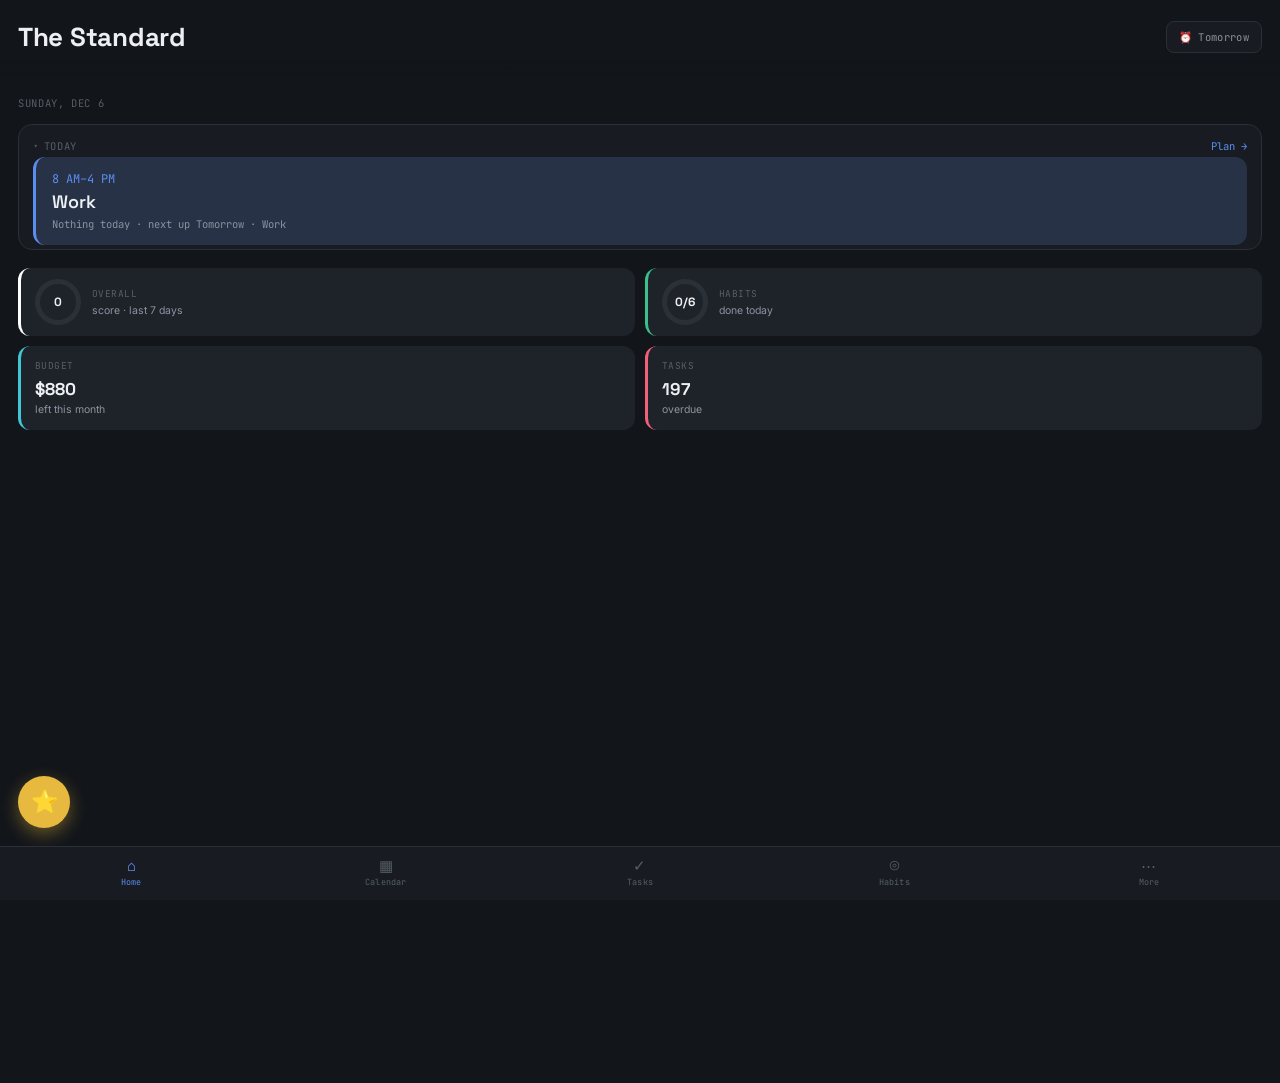
==== index.html @ c0310ce3 "Add Goldie — a free, local quick-add button (no AI, no cost) Gold star button in the bottom-left cor" ====
<!DOCTYPE html>
<html lang="en">
<head>
<meta charset="UTF-8">
<meta name="viewport" content="width=device-width, initial-scale=1.0, maximum-scale=1.0, user-scalable=no, viewport-fit=cover">
<meta name="apple-mobile-web-app-capable" content="yes">
<meta name="apple-mobile-web-app-status-bar-style" content="black-translucent">
<meta name="apple-mobile-web-app-title" content="The Standard">
<meta name="theme-color" content="#12151A">
<title>The Standard</title>
<link rel="preconnect" href="https://fonts.googleapis.com">
<link rel="preconnect" href="https://fonts.gstatic.com" crossorigin>
<link href="https://fonts.googleapis.com/css2?family=Space+Grotesk:wght@500;600;700&family=Inter:wght@400;500;600&family=JetBrains+Mono:wght@400;500&display=swap" rel="stylesheet">
<link rel="stylesheet" href="styles.css">
<link rel="manifest" href="manifest.json">
<link rel="apple-touch-icon" href="icon-192.png">
<script src="https://accounts.google.com/gsi/client" async defer></script>
</head>
<body>

<header>
  <div class="title-row">
    <h1>The Standard</h1>
    <button class="review-btn" id="tomorrowBtn">⏰ Tomorrow</button>
  </div>
</header>

<div class="legend" id="legend" style="display:none"></div>

<div id="tabViewport">
<div id="tabTrack">

<div id="dashboardSection">
  <div id="dashboardContent"></div>
</div>

<div id="calendarSection">
  <div class="week-nav">
    <button class="week-nav-btn" id="prevWeek" aria-label="Previous week">‹</button>
    <button class="week-label-btn" id="calendarBtn">
      <span class="eyebrow" id="weekLabel">Week of —</span>
      <span class="caret">▾</span>
    </button>
    <button class="week-nav-btn" id="nextWeek" aria-label="Next week">›</button>
  </div>
  <div class="day-tabs" id="dayTabs"></div>

  <div id="allDayBanners"></div>
  <div id="fixedBanners"></div>

  <div class="view-toggle">
    <button id="btnToday">Today</button>
    <button id="btnBlock" class="active">Blocks</button>
    <button id="btnList">List</button>
  </div>

  <div id="todayView"></div>
  <div id="blockView"></div>
  <div id="listView"></div>
</div>

<div id="tasksSection">
  <div id="taskSection"></div>
</div>

<div id="habitsSection">
  <div id="habitsContent"></div>
</div>

</div>
</div>

<div id="listsSection" style="display:none">
  <div id="listsContent"></div>
</div>

<div id="longGoalsSection" style="display:none">
  <div id="longGoalsContent"></div>
</div>

<div id="fitnessSection" style="display:none">
  <div id="fitnessContent"></div>
</div>

<div id="budgetSection" style="display:none">
  <div id="budgetContent"></div>
</div>

<div id="projectsSection" style="display:none">
  <div id="projectsContent"></div>
</div>

<div id="journalSection" style="display:none">
  <div id="journalContent"></div>
</div>

<div id="scoresSection" style="display:none">
  <div id="scoresContent"></div>
</div>

<div id="emailSection" style="display:none">
  <div id="emailContent"></div>
</div>

<div id="settingsSection" style="display:none">
  <div id="settingsContent"></div>
</div>

<button class="fab-btn" id="fabBtn" aria-label="Add">+</button>
<button class="goldie-btn" id="goldieBtn" aria-label="Goldie — quick add">⭐</button>

<nav id="bottomNav">
  <button class="bottom-nav-btn active" data-section="dashboard">
    <span class="bn-icon">⌂</span><span>Home</span>
  </button>
  <button class="bottom-nav-btn" data-section="calendar">
    <span class="bn-icon">▦</span><span>Calendar</span>
  </button>
  <button class="bottom-nav-btn" data-section="tasks">
    <span class="bn-icon">✓</span><span>Tasks</span>
  </button>
  <button class="bottom-nav-btn" data-section="habits">
    <span class="bn-icon">◎</span><span>Habits</span>
  </button>
  <button class="bottom-nav-btn" id="moreNavBtn">
    <span class="bn-icon">⋯</span><span>More</span>
  </button>
</nav>

<datalist id="classSuggestions"></datalist>

<!-- Popover menu for a category's ⋮ options -->
<div class="cat-menu hidden" id="catMenu">
  <button id="catMenuAddEvent"><span class="ic">▤</span> Add event</button>
  <button id="catMenuAddTask"><span class="ic">✓</span> Add task</button>
  <button id="catMenuQuickAdd"><span class="ic">»</span> Quick add</button>
  <div class="menu-divider"></div>
  <button id="catMenuUpcoming"><span class="ic">›</span> View upcoming</button>
</div>

<!-- Shared modal overlay. The slide animation lives on .modal-slide,
     separate from #modalContent's own overflow-y:auto — see the CSS
     comment on .modal-slide for why they can't be the same element. -->
<div class="modal-overlay hidden" id="modalOverlay">
  <div class="modal-slide"><div class="modal" id="modalContent"></div></div>
</div>

<!-- Custom select picker sheet — stacks above modalOverlay so it can open
     from inside an already-open modal (e.g. picking a category while
     adding a transaction) without closing it. -->
<div class="modal-overlay picker-overlay hidden" id="pickerOverlay">
  <div class="modal-slide"><div class="modal" id="pickerContent"></div></div>
</div>

<script src="script.js"></script>
<script>
  if ('serviceWorker' in navigator) {
    window.addEventListener('load', () => {
      navigator.serviceWorker.register('service-worker.js').catch(() => {});
    });
  }
</script>

</body>
</html>
---- styles.css ----
:root{
    --bg: #12151A;
    --bg-elevated: #181C22;
    --card: #1E232A;
    --card-hover: #262C34;
    --border: #2A3038;
    --text: #EDEFF2;
    --text-soft: #8B93A0;
    --text-faint: #565E68;
    --accent: #5B8DEF;
    --gold: #E8B93F;
    --font-display: 'Space Grotesk', sans-serif;
    --font-body: 'Inter', -apple-system, sans-serif;
    --font-mono: 'JetBrains Mono', 'SF Mono', monospace;

    --cat-work: #5B8DEF;
    --cat-school: #3FC7D6;
    --cat-health: #3CBF8C;
    --cat-personal: #F2A93B;
    --cat-faith: #B18CF2;
  }

  *{ box-sizing:border-box; -webkit-tap-highlight-color: transparent; }
  html{ height:100%; }
  body{ min-height:100%; }
  body{
    margin:0;
    background: var(--bg);
    color: var(--text);
    font-family: var(--font-body);
    padding-bottom: calc(env(safe-area-inset-bottom, 0px) + 150px);
    -webkit-font-smoothing: antialiased;
  }
  /* Applied while any modal/picker overlay is open (see updateBodyScrollLock
     in script.js) — plain overflow:hidden doesn't reliably block touch-
     scroll on iOS, position:fixed does. `top` is set inline to the saved
     scroll offset so the page doesn't visually jump. */
  body.scroll-locked{
    position: fixed;
    left: 0;
    right: 0;
    width: 100%;
  }

  header{
    position: sticky; top:0; z-index:10;
    background: linear-gradient(180deg, var(--bg) 78%, rgba(18,21,26,0));
    padding: calc(env(safe-area-inset-top, 0px) + 20px) 18px 6px;
  }

  .eyebrow{
    font-family: var(--font-mono);
    font-size: 11px;
    letter-spacing: 0.14em;
    text-transform: uppercase;
    color: var(--text-faint);
    margin: 0 0 4px;
  }
  h1{
    font-family: var(--font-display);
    font-weight: 700;
    font-size: 26px;
    margin: 0;
    letter-spacing: -0.01em;
  }
  .title-row{
    display:flex;
    align-items:center;
    justify-content:space-between;
    margin-bottom: 16px;
  }
  .review-btn{
    font-family: var(--font-mono);
    font-size: 10.5px;
    letter-spacing: 0.03em;
    padding: 8px 12px;
    border-radius: 8px;
    border: 1px solid var(--border);
    background: var(--bg-elevated);
    color: var(--text-soft);
    cursor: pointer;
  }
  .review-btn:active{ background: var(--card-hover); }

  .week-nav{
    display:flex;
    align-items:center;
    justify-content:space-between;
    margin-bottom: 4px;
  }
  .week-nav-btn{
    flex: 0 0 auto;
    width: 30px; height:30px;
    border-radius: 8px;
    border: 1px solid var(--border);
    background: var(--bg-elevated);
    color: var(--text);
    font-size: 15px;
    cursor: pointer;
    display:flex; align-items:center; justify-content:center;
  }
  .week-nav-btn:active{ background: var(--card-hover); }
  .week-label-btn{
    background: none;
    border: none;
    display:flex;
    align-items:center;
    gap: 4px;
    cursor: pointer;
    padding: 4px 6px;
  }
  .week-label-btn .eyebrow{ margin:0; }
  .week-label-btn .caret{
    font-size: 9px;
    color: var(--text-faint);
    transform: translateY(1px);
  }

  /* Month calendar (jump to a specific date) */
  .cal-header{
    display:flex;
    align-items:center;
    justify-content:space-between;
    margin-bottom: 14px;
  }
  .cal-month-label{
    font-family: var(--font-display);
    font-weight: 700;
    font-size: 16px;
  }
  .cal-nav-btn{
    width: 32px; height:32px;
    border-radius: 8px;
    border: 1px solid var(--border);
    background: var(--card);
    color: var(--text);
    font-size: 15px;
    cursor:pointer;
  }
  .cal-nav-btn:active{ background: var(--card-hover); }
  .cal-weekdays{
    display:grid;
    grid-template-columns: repeat(7, 1fr);
    gap: 4px;
    margin-bottom: 6px;
  }
  .cal-weekdays span{
    font-family: var(--font-mono);
    font-size: 9.5px;
    text-transform: uppercase;
    color: var(--text-faint);
    text-align:center;
  }
  .cal-grid{
    display:grid;
    grid-template-columns: repeat(7, 1fr);
    gap: 4px;
  }
  .cal-day{
    aspect-ratio: 1;
    display:flex; align-items:center; justify-content:center;
    border-radius: 8px;
    background: var(--card);
    border: 1px solid transparent;
    font-family: var(--font-body);
    font-size: 13px;
    color: var(--text);
    cursor: pointer;
  }
  .cal-day:active{ background: var(--card-hover); }
  .cal-day.other-month{ color: var(--text-faint); opacity: 0.4; }
  .cal-day.today{ border-color: var(--accent); color: var(--accent); }
  .cal-footer{
    display:flex; justify-content:center;
    margin-top: 16px;
  }
  .cal-today-btn{
    font-family: var(--font-mono);
    font-size: 11px;
    letter-spacing: 0.05em;
    text-transform: uppercase;
    padding: 9px 16px;
    border-radius: 9px;
    border: 1px solid var(--border);
    background: transparent;
    color: var(--text-soft);
    cursor:pointer;
  }

  .day-tabs{
    display:flex;
    gap:2px;
    overflow-x:auto;
    scrollbar-width:none;
    background: var(--bg-elevated);
    border-radius: 12px;
    padding: 4px;
  }
  .day-tabs::-webkit-scrollbar{ display:none; }
  .day-tab{
    flex: 1 0 auto;
    min-width: 42px;
    font-family: var(--font-mono);
    font-size: 10.5px;
    letter-spacing:0.04em;
    text-transform: uppercase;
    padding: 8px 6px 7px;
    background: transparent;
    border: none;
    border-radius: 9px;
    color: var(--text-soft);
    cursor:pointer;
    text-align:center;
    transition: background .15s ease, color .15s ease;
  }
  .day-tab .n{ display:block; font-family:var(--font-display); font-size:15px; font-weight:600; color:var(--text); margin-top:2px; }
  .day-tab.active{ background: var(--accent); color: #EAF0FF; }
  .day-tab.active .n{ color: #fff; }
  .day-dots{ display:flex; justify-content:center; gap:2px; margin-top:3px; height:4px; }
  .day-dots span{ width:4px; height:4px; border-radius:50%; }

  .legend{
    display:flex;
    gap:6px;
    overflow-x:auto;
    scrollbar-width:none;
    margin: 14px 18px 0;
    padding-bottom:2px;
  }
  .legend::-webkit-scrollbar{ display:none; }
  .legend-item{
    flex: 0 0 auto;
    display:flex;
    align-items:stretch;
    border-radius: 20px;
    border: 1px solid var(--border);
    background: var(--bg-elevated);
    overflow:hidden;
  }
  .legend-item.dim{ opacity: 0.4; }
  .legend-item.selected{ border-color: var(--chip-color, var(--border)); }
  .legend-chip{
    display:flex; align-items:center; gap:5px;
    font-family: var(--font-mono);
    font-size: 10.5px;
    padding: 6px 4px 6px 9px;
    background: transparent;
    border:none;
    color: var(--text-soft);
    cursor:pointer;
    white-space:nowrap;
  }
  .legend-item.selected .legend-chip{ color: var(--chip-color, var(--text)); }
  .legend-chip .sw{ width:8px; height:8px; border-radius:50%; flex:0 0 auto; }
  .legend-ellipsis{
    display:flex; align-items:center; justify-content:center;
    width: 24px;
    background: transparent;
    border: none;
    border-left: 1px solid var(--border);
    color: var(--text-faint);
    font-size: 13px;
    letter-spacing: 1px;
    cursor:pointer;
    padding: 0 2px;
  }
  .legend-ellipsis:active{ background: var(--card-hover); }

  .cat-menu{
    position: fixed;
    z-index: 40;
    min-width: 200px;
    background: var(--card);
    border: 1px solid var(--border);
    border-radius: 10px;
    box-shadow: 0 8px 24px rgba(0,0,0,0.4);
    padding: 5px;
  }
  .cat-menu.hidden{ display:none; }
  .cat-menu button{
    display:flex; align-items:center; gap:8px;
    width:100%;
    text-align:left;
    background:none;
    border:none;
    color: var(--text);
    font-family: var(--font-body);
    font-size: 13.5px;
    padding: 9px 10px;
    border-radius: 7px;
    cursor:pointer;
  }
  .cat-menu button:active{ background: var(--card-hover); }
  .cat-menu button .ic{ font-family: var(--font-mono); font-size:13px; width:16px; text-align:center; color: var(--chip-color, var(--accent)); }
  .cat-menu .menu-divider{ height:1px; background:var(--border); margin:4px 6px; }

  .modal-overlay{
    position: fixed; inset:0;
    background: rgba(8,10,13,0.72);
    z-index: 50;
    display:flex;
    align-items:flex-end;
    justify-content:center;
    opacity: 1;
    transition: opacity 240ms ease;
  }
  .modal-overlay.hidden{
    opacity: 0;
    pointer-events: none;
  }
  .modal-overlay.hidden .modal-slide{
    transform: translateY(100%);
  }
  /* Slide animation lives on this wrapper, separate from .modal's own
     overflow-y:auto — a single element with both `transform` and
     `overflow-y:auto` is a known iOS Safari bug where touch-scrolling
     inside it silently does nothing, since the transform promotes it to
     its own compositing layer that doesn't forward scroll gestures. */
  .modal-slide{
    width:100%;
    max-width: 480px;
    transform: translateY(0);
    transition: transform 300ms cubic-bezier(0.22, 0.61, 0.36, 1);
  }
  .modal{
    width:100%;
    background: var(--bg-elevated);
    border: 1px solid var(--border);
    border-bottom: none;
    border-radius: 18px 18px 0 0;
    padding: 18px 18px calc(env(safe-area-inset-bottom, 0px) + 20px);
    max-height: 78vh;
    overflow-y: auto;
    -webkit-overflow-scrolling: touch;
    overscroll-behavior: contain;
  }
  .modal-handle{
    width: 36px; height:4px; border-radius:3px;
    background: var(--border);
    margin: 0 auto 14px;
  }
  .modal-title{
    display:flex; align-items:center; gap:8px;
    font-family: var(--font-display);
    font-weight: 700;
    font-size: 18px;
    margin-bottom: 4px;
  }
  .modal-subtitle{
    font-family: var(--font-mono);
    font-size: 11px;
    color: var(--text-faint);
    margin-bottom: 12px;
  }
  .modal-title .sw{ width:10px; height:10px; border-radius:50%; }
  .modal label{
    display:block;
    font-family: var(--font-mono);
    font-size: 10.5px;
    text-transform: uppercase;
    letter-spacing: 0.06em;
    color: var(--text-faint);
    margin: 12px 0 6px;
  }
  .allday-toggle-row{
    display:flex !important;
    align-items:center;
    gap:8px;
    font-family: var(--font-body) !important;
    font-size: 13px !important;
    text-transform: none !important;
    letter-spacing: normal !important;
    color: var(--text) !important;
    background: var(--card);
    border-radius: 8px;
    padding: 10px 12px;
    margin: 12px 0 !important;
  }
  .allday-toggle-row input[type=checkbox]{ width:16px; height:16px; accent-color: var(--accent); }
  .preset-shortcut-btn{
    width:100%;
    font-family: var(--font-mono);
    font-size: 11.5px;
    text-align:left;
    padding: 10px 12px;
    border-radius: 8px;
    border: 1px dashed var(--chip-color, var(--accent));
    background: transparent;
    color: var(--chip-color, var(--accent));
    cursor:pointer;
    margin-top: 10px;
  }
  .preset-shortcut-btn:active{ opacity:0.7; }
  .modal select,
  .modal input[type=time],
  .modal input[type=date],
  .modal input[type=text]{
    width:100%;
    font-family: var(--font-body);
    font-size: 14px;
    border: 1px solid var(--border);
    border-radius: 8px;
    padding: 10px 12px;
    background: var(--card);
    color: var(--text);
    color-scheme: dark;
  }
  /* Custom select — replaces native <select>/its OS picker with an
     in-app dark sheet (see .picker-overlay below) so it matches the rest
     of the UI instead of iOS's system dropdown/wheel. */
  .picker-overlay{ z-index: 60; }
  .custom-select{
    width:100%;
    display:flex;
    align-items:center;
    justify-content:space-between;
    gap:8px;
    font-family: var(--font-body);
    font-size: 14px;
    text-align:left;
    border: 1px solid var(--border);
    border-radius: 8px;
    padding: 10px 12px;
    background: var(--card);
    color: var(--text);
    cursor:pointer;
  }
  .custom-select:active{ background: var(--card-hover); }
  .custom-select-label.placeholder{ color: var(--text-faint); }
  .custom-select-chev{ color: var(--text-faint); font-size:11px; flex:0 0 auto; }
  .picker-list{ display:flex; flex-direction:column; }
  .picker-group-label{
    font-family: var(--font-mono);
    font-size: 10.5px;
    text-transform: uppercase;
    letter-spacing: 0.06em;
    color: var(--text-faint);
    margin: 16px 0 4px;
  }
  .picker-group-label:first-child{ margin-top:0; }
  .picker-row{
    display:flex;
    align-items:center;
    justify-content:space-between;
    width:100%;
    font-family: var(--font-body);
    font-size: 14px;
    text-align:left;
    color: var(--text);
    background:none;
    border:none;
    border-radius: 8px;
    padding: 12px 10px;
    cursor:pointer;
  }
  .picker-row:active{ background: var(--card-hover); }
  .picker-row.selected{ color: var(--accent); font-weight:600; }
  .picker-check{ color: var(--accent); font-size:14px; }

  /* Custom date — same trigger-button-opens-pickerOverlay pattern as
     custom select, but the sheet shows a month calendar grid instead of
     an option list. Replaces native <input type=date>. */
  .cal-picker-header{
    display:flex;
    align-items:center;
    justify-content:space-between;
    margin-bottom: 14px;
  }
  .cal-picker-month{
    font-family: var(--font-display);
    font-weight: 700;
    font-size: 15px;
    color: var(--text);
  }
  .cal-picker-nav{
    background:none;
    border:none;
    color: var(--text-soft);
    font-size: 18px;
    padding: 4px 12px;
    cursor:pointer;
  }
  .cal-picker-nav:active{ color: var(--accent); }
  .cal-picker-weekdays{
    display:grid;
    grid-template-columns: repeat(7, 1fr);
    font-family: var(--font-mono);
    font-size: 10px;
    text-transform: uppercase;
    letter-spacing: 0.04em;
    color: var(--text-faint);
    text-align:center;
    margin-bottom: 6px;
  }
  .cal-picker-grid{
    display:grid;
    grid-template-columns: repeat(7, 1fr);
    gap: 2px;
  }
  .cal-picker-cell{
    aspect-ratio: 1;
    display:flex;
    align-items:center;
    justify-content:center;
    background:none;
    border:none;
    border-radius: 50%;
    font-family: var(--font-body);
    font-size: 13px;
    color: var(--text);
    cursor:pointer;
  }
  .cal-picker-cell.empty{ visibility:hidden; cursor:default; }
  .cal-picker-cell:active{ background: var(--card-hover); }
  .cal-picker-cell.today{ color: var(--accent); font-weight:700; }
  .cal-picker-cell.selected{ background: var(--accent); color:#fff; font-weight:700; }

  .modal-actions{ display:flex; gap:8px; margin-top:18px; }
  .modal-actions button{
    flex:1;
    font-family: var(--font-mono);
    font-size: 12px;
    letter-spacing:0.05em;
    text-transform: uppercase;
    padding: 11px;
    border-radius: 9px;
    cursor:pointer;
    border: 1px solid var(--border);
  }
  .modal-actions .cancel{ background: transparent; color: var(--text-soft); }
  .modal-actions .save{ background: var(--chip-color, var(--accent)); color:#fff; border-color: transparent; }

  .preset-item{
    display:flex;
    align-items:center;
    justify-content:space-between;
    width:100%;
    text-align:left;
    background: var(--card);
    border: none;
    border-left: 3px solid var(--chip-color, var(--accent));
    border-radius: 10px;
    padding: 12px 13px;
    cursor:pointer;
    margin-bottom: 8px;
  }
  .preset-item:active{ background: var(--card-hover); }
  .preset-label{ font-size: 14px; color: var(--text); font-weight:500; }
  .preset-meta{ font-family: var(--font-mono); font-size: 10.5px; color: var(--text-soft); margin-top:3px; }
  .preset-add{
    font-family: var(--font-mono);
    font-size: 16px;
    color: var(--chip-color, var(--accent));
    flex: 0 0 auto;
    margin-left: 10px;
  }

  .review-stats-row{
    display:grid;
    grid-template-columns: repeat(4, 1fr);
    gap: 6px;
    margin: 14px 0 18px;
  }
  .review-stat{
    background: var(--card);
    border-radius: 10px;
    padding: 10px 4px;
    text-align:center;
  }
  .review-stat-num{
    font-family: var(--font-display);
    font-weight: 700;
    font-size: 20px;
    color: var(--text);
  }
  .review-stat-label{
    font-family: var(--font-mono);
    font-size: 8.5px;
    text-transform: uppercase;
    letter-spacing: 0.03em;
    color: var(--text-faint);
    margin-top: 2px;
  }
  .goals-box{
    background: var(--card);
    border-radius: 12px;
    padding: 12px 14px;
    margin-bottom: 18px;
  }
  .goals-divider{
    height: 1px;
    background: var(--border);
    margin: 10px 0;
  }
  .goal-daily-row{
    display:flex;
    align-items:center;
    gap: 10px;
    padding: 6px 0;
  }
  .goal-daily-row .goal-check{
    width: 20px; height:20px;
    border-radius: 50%;
    border: 1.5px solid var(--accent);
    background: transparent;
    color: transparent;
    font-size: 12px;
    cursor: pointer;
    display:flex; align-items:center; justify-content:center;
    flex: 0 0 auto;
  }
  .goal-daily-row.done .goal-check{ background: var(--accent); color:#fff; }
  .goal-daily-row .goal-name{ flex:1; font-size: 14px; color: var(--text); }
  .goal-daily-row.done .goal-name{ color: var(--text-soft); text-decoration: line-through; }
  .goal-daily-row .goal-streak{ font-family: var(--font-mono); font-size: 11px; color: var(--text-soft); }
  .goal-weekly-row{ padding: 8px 0; }
  .goal-weekly-top{
    display:flex;
    justify-content:space-between;
    align-items:baseline;
    margin-bottom: 5px;
  }
  .goal-weekly-top .goal-name{ font-size: 13.5px; color: var(--text); }
  .goal-weekly-count{ font-family: var(--font-mono); font-size: 10.5px; color: var(--text-soft); }
  .goal-weekly-btns{
    display:flex;
    gap: 6px;
    margin-top: 6px;
    justify-content: flex-end;
  }
  .goal-adj{
    width: 26px; height:26px;
    border-radius: 7px;
    border: 1px solid var(--border);
    background: var(--bg-elevated);
    color: var(--text);
    font-size: 14px;
    cursor: pointer;
  }
  .goal-adj:active{ background: var(--card-hover); }
  .goal-del{
    background:none; border:none; color: var(--text-faint);
    font-size:15px; cursor:pointer; padding:0 2px; flex:0 0 auto;
  }
  .goal-weekly-top .goal-del{ margin-left:auto; }

  /* ---- Lists ---- */
  .list-card{
    background: var(--card);
    border-radius: 12px;
    margin-bottom: 10px;
    overflow: hidden;
  }
  .list-card-header{
    display:flex;
    align-items:center;
    gap:8px;
    padding: 13px 14px;
    cursor: pointer;
  }
  .list-card-header .chev{ font-size:10px; color: var(--text-faint); transition: transform .15s ease; flex:0 0 auto; }
  .list-card-header.collapsed .chev{ transform: rotate(-90deg); }
  .list-card-title-wrap{ flex:1; min-width:0; }
  .list-card-name{ font-size: 14.5px; font-weight:500; color: var(--text); }
  .list-card-meta{ font-family: var(--font-mono); font-size: 10px; color: var(--text-soft); margin-top:2px; display:flex; gap:8px; flex-wrap:wrap; }
  .list-link-tag{
    display:inline-flex; align-items:center; gap:4px;
    color: var(--accent);
  }
  .list-card-del{ background:none; border:none; color:var(--text-faint); font-size:16px; cursor:pointer; padding:2px 4px; flex:0 0 auto; }
  .list-card-body{ padding: 0 14px 14px; }
  .list-item-row{
    display:flex; align-items:center; gap:9px;
    padding: 7px 0;
  }
  .list-item-check{
    width:19px; height:19px; border-radius:6px;
    border: 1.5px solid var(--text-soft);
    background: transparent; color: transparent;
    font-size:12px; cursor:pointer;
    display:flex; align-items:center; justify-content:center;
    flex:0 0 auto;
  }
  .list-item-row.done .list-item-check{ background: var(--accent); border-color: var(--accent); color:#fff; }
  .list-item-text{ flex:1; font-size:13.5px; color: var(--text); }
  .list-item-row.done .list-item-text{ color: var(--text-faint); text-decoration: line-through; }
  .list-item-del{ background:none; border:none; color:var(--text-faint); font-size:14px; cursor:pointer; padding:0 2px; }
  .list-add-row{
    display:flex; gap:6px;
    margin-top: 8px;
    padding-top: 10px;
    border-top: 1px solid var(--border);
  }
  .list-add-row input{
    flex:1;
    font-family: var(--font-body);
    font-size: 13px;
    border: 1px solid var(--border);
    border-radius: 7px;
    padding: 8px 10px;
    background: var(--bg-elevated);
    color: var(--text);
  }
  .list-add-row button{
    font-family: var(--font-mono);
    font-size: 11px;
    padding: 8px 12px;
    border-radius: 7px;
    border: none;
    background: var(--accent);
    color: #fff;
    cursor:pointer;
  }

  /* ---- Long-term Goals ---- */
  .lg-timeframe-title{
    font-family: var(--font-mono);
    font-size: 10.5px;
    text-transform: uppercase;
    letter-spacing: 0.06em;
    color: var(--text-faint);
    margin: 18px 0 8px;
  }
  .lg-timeframe-title:first-child{ margin-top:0; }
  .lg-card{
    background: var(--card);
    border-radius: 12px;
    padding: 13px 14px;
    margin-bottom: 10px;
  }
  .lg-card-top{ display:flex; align-items:flex-start; justify-content:space-between; gap:8px; margin-bottom:8px; }
  .lg-card-name{ font-size: 14.5px; font-weight:500; color: var(--text); }
  .lg-card-del{ background:none; border:none; color:var(--text-faint); font-size:15px; cursor:pointer; padding:0 2px; flex:0 0 auto; }
  .lg-card label{
    display:block;
    font-family: var(--font-mono);
    font-size: 9.5px;
    text-transform: uppercase;
    letter-spacing: 0.05em;
    color: var(--text-faint);
    margin-bottom: 5px;
  }
  .lg-card textarea{
    width:100%;
    font-family: var(--font-body);
    font-size: 13.5px;
    border: 1px solid var(--border);
    border-radius: 8px;
    padding: 9px 11px;
    background: var(--bg-elevated);
    color: var(--text);
    resize: vertical;
    min-height: 46px;
  }
  .lg-saved-tag{ font-family: var(--font-mono); font-size: 9.5px; color: #3CBF8C; margin-top:4px; height:12px; opacity:0; transition: opacity .2s ease; }
  .lg-saved-tag.show{ opacity:1; }

  /* ---- Dashboard ---- */
  /* Card wrapper used for the Today timeline (a list benefits from a
     containing card). The widgets grid below it deliberately does NOT
     use this — each widget tile is its own independent bordered box
     directly on the page, closer to the reference's look, with the
     grid's own consistent spacing doing the work of tying them together
     instead of one big enclosing card. */
  .dash-card{
    background: var(--bg-elevated);
    border: 1px solid var(--border);
    border-radius: 14px;
    padding: 14px 14px 4px;
    margin-bottom: 18px;
  }
  .dash-card .dash-section-header{ margin-bottom: 4px; }
  .today-timeline{
    position: relative;
    padding: 4px 0 10px;
  }
  .today-timeline::before{
    content:'';
    position:absolute;
    left: 6px;
    top: 6px;
    bottom: 14px;
    width: 2px;
    background: var(--border);
  }
  .today-timeline-item{
    position: relative;
    display:flex;
    align-items:flex-start;
    gap: 12px;
    padding-bottom: 14px;
  }
  .today-timeline-item:last-child{ padding-bottom:0; }
  .today-timeline-dot, .today-timeline-check{
    position: relative;
    z-index: 1;
    flex: 0 0 auto;
    width: 14px; height:14px;
    margin-top: 2px;
    border-radius: 50%;
  }
  .today-timeline-dot{
    background: var(--accent-color, var(--accent));
    border: 2px solid var(--card);
    box-shadow: 0 0 0 2px var(--accent-color, var(--accent));
  }
  .today-timeline-check{
    background: var(--bg-elevated);
    border: 2px solid var(--accent-color, var(--accent));
    cursor:pointer;
    padding:0;
  }
  .today-timeline-check.done{ background: var(--accent-color, var(--accent)); }
  .today-timeline-check.done::after{
    content:'✓';
    position:absolute; inset:0;
    display:flex; align-items:center; justify-content:center;
    font-size:9px; color:#fff; line-height:1;
  }
  .today-timeline-body{ flex:1; min-width:0; }
  .today-timeline-text{ font-size: 13.5px; color: var(--text); line-height:1.3; }
  .today-timeline-meta{ font-family: var(--font-mono); font-size: 10px; color: var(--text-soft); margin-top: 2px; }
  .today-timeline-item.done .today-timeline-text{ text-decoration: line-through; color: var(--text-faint); }
  .today-timeline-item.now .today-timeline-text{ font-weight:700; color: var(--accent-color, var(--accent)); }
  .today-timeline-item.now .today-timeline-dot{ box-shadow: 0 0 0 2px var(--accent-color, var(--accent)), 0 0 0 5px color-mix(in srgb, var(--accent-color, var(--accent)) 30%, transparent); }

  .dash-next-card{
    background: color-mix(in srgb, var(--accent-color, var(--accent)) 14%, var(--card));
    border-left: 3px solid var(--accent-color, var(--accent));
    border-radius: 12px;
    padding: 14px 16px;
  }
  .dash-next-time{ font-family: var(--font-mono); font-size: 12px; color: var(--accent-color, var(--accent)); }
  .dash-next-text{ font-family: var(--font-display); font-weight:600; font-size: 18px; color: var(--text); margin-top: 3px; }
  .dash-next-meta{ font-family: var(--font-mono); font-size: 10.5px; color: var(--text-soft); margin-top: 4px; }
  .dash-attn-box{
    background: color-mix(in srgb, #F2617A 12%, var(--card));
    border-left: 3px solid #F2617A;
    border-radius: 10px;
    padding: 11px 14px;
  }
  .dash-attn-line{ font-size: 13px; color: var(--text); padding: 3px 0; }
  .dash-attn-line.overdue{ color: #F2617A; font-weight: 500; }
  .dash-info-box{
    background: color-mix(in srgb, #5B8DEF 12%, var(--card));
    border-left: 3px solid #5B8DEF;
    border-radius: 10px;
    padding: 11px 14px;
  }
  .btn-primary{
    font-family: var(--font-mono);
    font-size: 12.5px;
    letter-spacing: 0.03em;
    padding: 10px 18px;
    border-radius: 8px;
    border: none;
    background: var(--accent);
    color: #fff;
    cursor: pointer;
  }
  .email-list{ display:flex; flex-direction:column; gap:2px; }
  .email-row{
    display:grid;
    grid-template-columns: 88px 1fr auto;
    gap: 10px;
    align-items: baseline;
    padding: 10px 0;
    border-bottom: 1px solid var(--border);
  }
  .email-from{
    font-size: 12.5px;
    font-weight: 500;
    color: var(--text-soft);
    overflow:hidden;
    text-overflow:ellipsis;
    white-space:nowrap;
  }
  .email-subject{
    font-size: 13.5px;
    color: var(--text);
    overflow:hidden;
    text-overflow:ellipsis;
    white-space:nowrap;
  }
  .email-date{
    font-family: var(--font-mono);
    font-size: 10.5px;
    color: var(--text-faint);
    white-space:nowrap;
  }
  .email-row.unread .email-from,
  .email-row.unread .email-subject{
    color: var(--text);
    font-weight: 600;
  }

  .blocklist-add-row{
    display:flex;
    gap: 8px;
    margin-bottom: 12px;
  }
  .blocklist-add-row input[type=text]{
    flex:1;
    min-width:0;
    font-family: var(--font-body);
    font-size: 14px;
    border: 1px solid var(--border);
    border-radius: 8px;
    padding: 10px 12px;
    background: var(--card);
    color: var(--text);
  }
  .blocklist-add-row .custom-select{
    flex:0 0 auto;
    width: 84px;
    font-size: 13px;
  }
  .blocklist-add-row input[type=number]{
    flex:0 0 auto;
    width: 54px;
    font-family: var(--font-body);
    font-size: 14px;
    border: 1px solid var(--border);
    border-radius: 8px;
    padding: 10px 8px;
    background: var(--card);
    color: var(--text);
  }
  .blocklist-add-row button{
    font-family: var(--font-mono);
    font-size: 12px;
    letter-spacing: 0.03em;
    padding: 0 16px;
    border-radius: 8px;
    border: none;
    background: var(--accent);
    color: #fff;
    cursor: pointer;
  }
  .blocklist-chips{
    display:flex;
    flex-wrap:wrap;
    gap: 6px;
    margin-bottom: 8px;
  }
  .blocklist-chip{
    display:flex;
    align-items:center;
    gap: 6px;
    background: var(--card);
    border: 1px solid var(--border);
    border-radius: 20px;
    padding: 6px 8px 6px 12px;
    font-size: 12.5px;
    color: var(--text);
  }
  .blocklist-chip button{
    background: none;
    border: none;
    color: var(--text-faint);
    font-size: 15px;
    line-height: 1;
    cursor: pointer;
    padding: 2px 4px;
  }

  .score-card{
    background: color-mix(in srgb, var(--accent-color, var(--accent)) 14%, var(--card));
    border-left: 3px solid var(--accent-color, var(--accent));
    border-radius: 12px;
    padding: 14px 16px;
    margin-bottom: 12px;
  }
  .score-card-title{
    font-family: var(--font-display);
    font-weight: 600;
    font-size: 15px;
    color: var(--text);
  }
  .score-card-nums{
    display:flex;
    gap: 24px;
    margin-top: 10px;
  }
  .score-num-block .n{
    font-family: var(--font-display);
    font-weight: 700;
    font-size: 26px;
    color: var(--accent-color, var(--accent));
    line-height: 1.1;
  }
  .score-num-block .l{
    font-family: var(--font-mono);
    font-size: 10px;
    letter-spacing: 0.06em;
    text-transform: uppercase;
    color: var(--text-soft);
    margin-top: 2px;
  }
  .score-card-note{
    font-family: var(--font-mono);
    font-size: 11px;
    color: var(--text-faint);
    margin-top: 8px;
    line-height: 1.4;
  }
  .settings-row{
    display:flex;
    align-items:center;
    justify-content:space-between;
    gap: 10px;
    background: var(--bg-elevated);
    border: 1px solid var(--border);
    border-radius: 10px;
    padding: 12px 14px;
    margin-bottom: 14px;
  }
  .settings-row-label{ font-size: 13px; color: var(--text); }
  .settings-row-sub{ font-family: var(--font-mono); font-size: 10.5px; color: var(--text-faint); margin-top: 2px; }
  .toggle-switch{
    position: relative;
    width: 42px; height: 24px;
    border-radius: 12px;
    background: var(--border);
    border: none;
    flex: 0 0 auto;
    cursor: pointer;
  }
  .toggle-switch::after{
    content:'';
    position:absolute;
    top:2px; left:2px;
    width:20px; height:20px;
    border-radius:50%;
    background:#fff;
    transition: transform 180ms ease;
  }
  .toggle-switch.on{ background: var(--accent); }
  .toggle-switch.on::after{ transform: translateX(18px); }

  .dash-section-header{
    display:flex;
    align-items:center;
    justify-content:space-between;
    font-family: var(--font-mono);
    font-size: 10.5px;
    text-transform: uppercase;
    letter-spacing: 0.06em;
    color: var(--text-faint);
    margin-bottom: 8px;
    cursor: pointer;
  }
  .dash-header-title{
    display:flex;
    align-items:center;
    gap: 5px;
    cursor: pointer;
  }
  .dash-header-title:active{ opacity: 0.7; }
  .dash-header-title .chev{
    display:inline-block;
    font-size: 9px;
    transition: transform .15s ease;
  }
  .dash-header-title .chev.collapsed{ transform: rotate(-90deg); }
  .dash-header-arrow{
    color: var(--accent);
    text-transform: none;
    letter-spacing: normal;
    font-size: 10.5px;
    cursor: pointer;
  }
  .dash-grid{
    display:grid;
    grid-template-columns: 1fr 1fr;
    gap: 10px;
    margin-bottom: 18px;
  }
  .dash-tile{
    background: var(--card);
    border-radius: 12px;
    padding: 13px 14px;
    border-left: 3px solid var(--accent-color, var(--accent));
    cursor: pointer;
  }
  /* Ring widget tile — same size/border language as dash-tile, but with a
     compact conic-gradient progress ring instead of a plain stat number
     (Overall score, Habits done-today). */
  .dash-ring-tile{
    background: var(--card);
    border-radius: 12px;
    padding: 11px 14px;
    border-left: 3px solid var(--accent-color, var(--accent));
    cursor: pointer;
    display:flex;
    align-items:center;
    gap: 11px;
  }
  .dash-ring-tile:active{ background: var(--card-hover); }
  .dash-ring-tile .ring{
    flex: 0 0 auto;
    width: 46px; height:46px;
    border-radius: 50%;
    background: conic-gradient(var(--accent-color, var(--accent)) calc(var(--pct, 0) * 1%), var(--border) 0);
    padding: 5px;
  }
  .dash-ring-tile .ring-inner{
    width:100%; height:100%;
    border-radius:50%;
    background: var(--card);
    display:flex;
    align-items:center;
    justify-content:center;
    font-family: var(--font-display);
    font-weight:700;
    font-size: 12px;
    color: var(--text);
  }
  .dash-ring-tile .ring-body{ flex:1; min-width:0; }
  .dash-ring-tile .ring-title{
    font-family: var(--font-mono);
    font-size: 9.5px;
    text-transform: uppercase;
    letter-spacing: 0.05em;
    color: var(--text-faint);
    margin-bottom: 4px;
  }
  .dash-ring-tile .ring-sub{
    font-size: 10.5px;
    color: var(--text-soft);
    line-height: 1.3;
  }
  .dash-tile:active{ background: var(--card-hover); }
  .dash-tile-title{
    font-family: var(--font-mono);
    font-size: 9.5px;
    text-transform: uppercase;
    letter-spacing: 0.05em;
    color: var(--text-faint);
    margin-bottom: 6px;
  }
  .dash-tile-stat{
    font-family: var(--font-display);
    font-weight: 700;
    font-size: 17px;
    color: var(--text);
  }
  .dash-tile-sub{
    font-size: 10.5px;
    color: var(--text-soft);
    margin-top: 3px;
    line-height: 1.35;
  }
  /* Expand-in-place tile (Budget, Tasks) — tapping the head grows the tile
     to full grid width and reveals renderBody's content below, instead of
     navigating away or dropping down under a separate header. */
  .dash-tile.expandable .dash-tile-head{ cursor:pointer; }
  .dash-tile.expanded{ grid-column: 1 / -1; }
  .dash-expand-body{
    margin-top: 10px;
    padding-top: 10px;
    border-top: 1px solid var(--border);
    display:flex;
    flex-direction:column;
    gap: 6px;
  }
  .dash-expand-row{
    display:flex;
    align-items:center;
    justify-content:space-between;
    font-size: 12.5px;
  }
  .dash-expand-row .drow-name{ color: var(--text-soft); }
  .dash-expand-row .drow-amt{ font-family: var(--font-mono); font-size: 11.5px; color: var(--text); }
  .dash-expand-row .drow-amt.over{ color:#F2617A; }
  .dash-expand-body .task-item{ background: var(--bg-elevated); }

  /* ---- Fitness ---- */
  .fit-week-label{
    font-family: var(--font-mono);
    font-size: 11px;
    color: var(--text-soft);
    margin-bottom: 12px;
  }
  .fit-day-tabs{
    display:flex;
    gap:2px;
    overflow-x:auto;
    scrollbar-width:none;
    background: var(--bg-elevated);
    border-radius: 12px;
    padding: 4px;
    margin-bottom: 16px;
  }
  .fit-day-tabs::-webkit-scrollbar{ display:none; }
  .fit-day-tab{
    flex: 1 0 auto;
    min-width: 40px;
    font-family: var(--font-mono);
    font-size: 10px;
    padding: 8px 4px 7px;
    background: transparent;
    border: none;
    border-radius: 9px;
    color: var(--text-soft);
    cursor:pointer;
    text-align:center;
  }
  .fit-day-tab .fdt-focus{ display:block; font-size:8.5px; color: var(--text-faint); margin-top:2px; text-transform:uppercase; }
  .fit-day-tab.active{ background: var(--accent); color: #EAF0FF; }
  .fit-day-tab.active .fdt-focus{ color: #EAF0FF; }
  .fit-rest-note{
    background: var(--card);
    border-radius: 12px;
    padding: 20px;
    text-align:center;
    font-family: var(--font-mono);
    font-size: 13px;
    color: var(--text-soft);
  }
  .fit-accessory-warn{
    background: color-mix(in srgb, #F2A93B 14%, var(--card));
    border-left: 3px solid #F2A93B;
    border-radius: 10px;
    padding: 10px 13px;
    font-size: 12.5px;
    color: var(--text);
    margin-bottom: 14px;
  }
  .fit-ex-card{
    background: var(--card);
    border-radius: 12px;
    padding: 13px 14px;
    margin-bottom: 10px;
  }
  .fit-ex-top{ display:flex; align-items:flex-start; justify-content:space-between; gap:8px; margin-bottom:4px; }
  .fit-ex-name{ font-size: 14.5px; font-weight:500; color: var(--text); }
  .fit-ex-target{ font-family: var(--font-mono); font-size: 10px; color: var(--text-soft); margin-top:2px; }
  .fit-ex-type{
    font-family: var(--font-mono);
    font-size: 8px;
    text-transform: uppercase;
    letter-spacing: 0.04em;
    padding: 2px 6px;
    border-radius: 4px;
    border: 1px solid var(--border);
    color: var(--text-soft);
    flex:0 0 auto;
  }
  .fit-ex-del{ background:none; border:none; color:var(--text-faint); font-size:15px; cursor:pointer; padding:0 2px; flex:0 0 auto; }
  .fit-set-row{
    display:flex; align-items:center; gap:8px;
    margin-top: 8px;
  }
  .fit-set-label{ font-family: var(--font-mono); font-size: 10px; color: var(--text-faint); width:34px; flex:0 0 auto; }
  .fit-set-row input{
    width: 64px;
    font-family: var(--font-mono);
    font-size: 13px;
    border: 1px solid var(--border);
    border-radius: 7px;
    padding: 7px 8px;
    background: var(--bg-elevated);
    color: var(--text);
    text-align:center;
  }
  .fit-set-row .fit-x{ color: var(--text-faint); font-size:11px; }
  .fit-progression{
    margin-top: 10px;
    padding: 8px 10px;
    border-radius: 8px;
    font-family: var(--font-mono);
    font-size: 11px;
  }
  .fit-progression.progress{ background: color-mix(in srgb, #3CBF8C 16%, transparent); color:#3CBF8C; }
  .fit-progression.hold{ background: color-mix(in srgb, #F2A93B 16%, transparent); color:#F2A93B; }
  .fit-progression.maintain{ background: color-mix(in srgb, var(--text-soft) 14%, transparent); color: var(--text-soft); }
  .fit-progression.drop{ background: color-mix(in srgb, #F2617A 16%, transparent); color:#F2617A; }
  .fit-history{ font-family: var(--font-mono); font-size: 9.5px; color: var(--text-faint); margin-top:6px; }
  .fit-coach-notes{ margin-top: 18px; }
  .fit-coach-notes label{
    display:block;
    font-family: var(--font-mono);
    font-size: 10px;
    text-transform: uppercase;
    letter-spacing: 0.05em;
    color: var(--text-faint);
    margin-bottom: 6px;
  }
  .fit-coach-notes textarea{
    width:100%;
    font-family: var(--font-body);
    font-size: 13px;
    border: 1px solid var(--border);
    border-radius: 10px;
    padding: 10px 12px;
    background: var(--card);
    color: var(--text);
    resize: vertical;
    min-height: 70px;
  }

  /* ---- More overflow sheet ---- */
  .more-grid{
    display:grid;
    grid-template-columns: repeat(3, 1fr);
    gap: 10px;
    margin-top: 4px;
  }
  .more-grid-item{
    display:flex;
    flex-direction:column;
    align-items:center;
    gap: 7px;
    background: var(--card);
    border-radius: 12px;
    padding: 16px 8px;
    border: none;
    cursor: pointer;
    color: var(--text);
  }
  .more-grid-item:active{ background: var(--card-hover); }
  .more-grid-item .mg-icon{ font-size: 22px; }
  .more-grid-item .mg-label{ font-family: var(--font-mono); font-size: 10.5px; color: var(--text-soft); }

  /* ---- Budget ---- */
  .budget-links{
    display:flex;
    gap: 8px;
    margin-bottom: 14px;
  }
  .budget-link-btn{
    flex:1;
    font-family: var(--font-mono);
    font-size: 10.5px;
    text-align:center;
    padding: 9px 8px;
    border-radius: 8px;
    border: 1px solid var(--border);
    background: var(--bg-elevated);
    color: var(--text-soft);
    text-decoration: none;
  }
  .budget-link-btn:active{ background: var(--card-hover); }
  .budget-month-nav{
    display:flex;
    align-items:center;
    justify-content:space-between;
    margin-bottom: 14px;
  }
  .budget-month-label{
    font-family: var(--font-display);
    font-weight: 700;
    font-size: 17px;
    color: var(--text);
  }
  .budget-stats-row{
    display:grid;
    grid-template-columns: repeat(3, 1fr);
    gap: 6px;
    margin-bottom: 18px;
  }
  .budget-stat{
    background: var(--card);
    border-radius: 10px;
    padding: 10px 6px;
    text-align:center;
  }
  .budget-stat-num{ font-family: var(--font-display); font-weight:700; font-size: 15px; }
  .budget-stat-label{ font-family: var(--font-mono); font-size: 8px; text-transform:uppercase; color: var(--text-faint); margin-top:2px; }
  .budget-cat-row{
    display:flex; align-items:center; justify-content:space-between;
    padding: 8px 12px;
    background: var(--card);
    border-radius: 8px;
    margin-bottom: 5px;
    border-left: 3px solid var(--accent-color, var(--accent));
  }
  .budget-cat-name{ font-size: 13px; color: var(--text); }
  .budget-cat-amt{ font-family: var(--font-mono); font-size: 12px; color: var(--text-soft); }
  .budget-txn-row{
    display:flex; align-items:center; gap:10px;
    padding: 10px 12px;
    background: var(--card);
    border-radius: 10px;
    margin-bottom: 6px;
    border-left: 3px solid var(--accent-color, var(--accent));
  }
  .budget-txn-desc{ font-size: 13.5px; color: var(--text); }
  .budget-txn-meta{ font-family: var(--font-mono); font-size: 10px; color: var(--text-soft); margin-top:2px; }
  .budget-txn-amt{ font-family: var(--font-mono); font-size: 13.5px; font-weight:600; margin-left:auto; flex:0 0 auto; }
  .budget-txn-amt.expense{ color: #F2617A; }
  .budget-txn-amt.income{ color: #3CBF8C; }

  .tomorrow-block-row{
    display:flex; align-items:center; gap:10px;
    padding: 10px 12px;
    background: var(--card);
    border-radius: 10px;
    margin-bottom: 6px;
    border-left: 3px solid var(--accent);
  }
  .tomorrow-block-time{
    font-family: var(--font-mono);
    font-size: 11px;
    color: var(--text-soft);
    flex:0 0 auto;
    width: 108px;
  }
  .tomorrow-block-text{ flex:1; font-size: 14px; color: var(--text); }
  .tomorrow-block-del{
    background:none; border:none; color: var(--text-faint);
    font-size:15px; cursor:pointer; padding:0 2px; flex:0 0 auto;
  }
  .tomorrow-block-row.now{
    border-left-color: var(--accent);
    background: color-mix(in srgb, var(--accent) 16%, var(--card));
  }
  .tomorrow-block-row.now .tomorrow-block-time{ color: var(--accent); }
  .tomorrow-block-row.now .tomorrow-block-text{ font-weight:600; }
  .budget-txn-amt.neutral{ color: #5B8DEF; }
  .budget-txn-del{ background:none; border:none; color:var(--text-faint); font-size:14px; cursor:pointer; flex:0 0 auto; }
  .budget-limit-box{
    background: var(--card);
    border-radius: 10px;
    padding: 11px 13px;
    margin-bottom: 4px;
  }
  .budget-limit-top{
    display:flex;
    align-items:center;
    justify-content:space-between;
    gap:8px;
    font-size: 12.5px;
    color: var(--text);
    margin-bottom: 7px;
  }
  .budget-limit-edit{
    background:none;
    border:none;
    color: var(--accent);
    font-family: var(--font-mono);
    font-size: 11px;
    cursor:pointer;
    padding:0;
  }

  /* ---- Projects ---- */
  .proj-card{
    background: var(--card);
    border-radius: 12px;
    padding: 14px 15px;
    margin-bottom: 12px;
    border-left: 3px solid var(--accent-color, var(--accent));
  }
  .proj-card-top{ display:flex; align-items:flex-start; justify-content:space-between; gap:8px; }
  .proj-name-row{ display:flex; align-items:center; gap:6px; }
  .proj-pin-btn{ background:none; border:none; color: var(--text-faint); font-size:13px; cursor:pointer; padding:0; }
  .proj-pin-btn.pinned{ color: #F2A93B; }
  .proj-name{ font-family: var(--font-display); font-weight:700; font-size: 16px; color: var(--text); }
  .proj-status{
    font-family: var(--font-mono);
    font-size: 8.5px;
    text-transform: uppercase;
    padding: 2px 7px;
    border-radius: 10px;
    border: 1px solid var(--border);
    color: var(--text-soft);
    flex:0 0 auto;
  }
  .proj-status.active{ color:#3CBF8C; border-color:#3CBF8C; }
  .proj-status.on-hold{ color:#F2A93B; border-color:#F2A93B; }
  .proj-status.completed{ color: var(--accent); border-color: var(--accent); }
  .proj-desc{ font-size: 12.5px; color: var(--text-soft); margin-top:4px; }
  .proj-del{ background:none; border:none; color:var(--text-faint); font-size:15px; cursor:pointer; padding:0 2px; flex:0 0 auto; }
  .proj-progress{ margin: 10px 0 4px; }
  .proj-progress-label{ font-family: var(--font-mono); font-size: 9.5px; color: var(--text-faint); margin-bottom:4px; }
  .proj-section-label{
    font-family: var(--font-mono);
    font-size: 9.5px;
    text-transform: uppercase;
    letter-spacing: 0.05em;
    color: var(--text-faint);
    margin: 12px 0 6px;
  }
  .proj-task-row, .proj-milestone-row{
    display:flex; align-items:center; gap:8px;
    padding: 5px 0;
  }
  .proj-task-check, .proj-milestone-check{
    width:17px; height:17px; border-radius:5px;
    border: 1.5px solid var(--text-soft);
    background:transparent; color:transparent;
    font-size:11px; cursor:pointer;
    display:flex; align-items:center; justify-content:center;
    flex:0 0 auto;
  }
  .proj-task-row.done .proj-task-check, .proj-milestone-row.done .proj-milestone-check{
    background: var(--accent-color, var(--accent)); border-color: var(--accent-color, var(--accent)); color:#fff;
  }
  .proj-task-text, .proj-milestone-text{ flex:1; font-size: 13px; color: var(--text); }
  .proj-task-row.done .proj-task-text, .proj-milestone-row.done .proj-milestone-text{ color: var(--text-faint); text-decoration:line-through; }
  .proj-milestone-date{ font-family: var(--font-mono); font-size: 9.5px; color: var(--text-soft); }
  .proj-mini-del{ background:none; border:none; color: var(--text-faint); font-size:13px; cursor:pointer; }
  .proj-add-row{ display:flex; gap:6px; margin-top:6px; }
  .proj-add-row input{
    flex:1;
    font-family: var(--font-body);
    font-size: 12.5px;
    border: 1px solid var(--border);
    border-radius: 7px;
    padding: 7px 9px;
    background: var(--bg-elevated);
    color: var(--text);
  }
  .proj-add-row .custom-select{ flex:0 0 auto; width:120px; font-family: var(--font-mono); font-size:11px; padding:7px 9px; }
  .proj-add-row button{
    font-family: var(--font-mono);
    font-size: 10.5px;
    padding: 7px 10px;
    border-radius: 7px;
    border: none;
    background: var(--accent-color, var(--accent));
    color: #fff;
    cursor:pointer;
  }
  .proj-notes textarea{
    width:100%;
    font-family: var(--font-body);
    font-size: 12.5px;
    border: 1px solid var(--border);
    border-radius: 8px;
    padding: 8px 10px;
    background: var(--bg-elevated);
    color: var(--text);
    resize: vertical;
    min-height: 50px;
    margin-top: 6px;
  }
  .proj-goal-link select{
    width:100%;
    font-family: var(--font-body);
    font-size: 12.5px;
    border: 1px solid var(--border);
    border-radius: 8px;
    padding: 8px 9px;
    background: var(--bg-elevated);
    color: var(--text);
    margin-top: 6px;
  }

  .review-health-row{ margin-bottom: 14px; }
  .review-health-top{
    display:flex;
    justify-content:space-between;
    align-items:baseline;
    margin-bottom: 6px;
  }
  .review-health-label{ font-size: 13.5px; color: var(--text); font-weight: 500; }
  .review-health-stat{ font-family: var(--font-mono); font-size: 10.5px; color: var(--text-soft); }
  .progress-bar-outer{
    background: var(--border);
    height: 6px;
    border-radius: 3px;
    overflow: hidden;
  }
  .progress-bar-inner{
    height: 100%;
    background: #3CBF8C;
    border-radius: 3px;
  }
  .trend-row{
    font-family: var(--font-mono);
    font-size: 10px;
    margin-top: 5px;
  }
  .trend-up{ color: #3CBF8C; }
  .trend-down{ color: #F2617A; }
  .trend-flat{ color: var(--text-faint); }

  .upcoming-section-title{
    font-family: var(--font-mono);
    font-size: 10.5px;
    text-transform: uppercase;
    letter-spacing: 0.06em;
    color: var(--text-faint);
    margin: 16px 0 8px;
  }
  .upcoming-section-title:first-of-type{ margin-top:0; }
  .upcoming-list{ display:flex; flex-direction:column; gap:8px; }
  .upcoming-empty{
    font-family: var(--font-mono);
    font-size: 12.5px;
    color: var(--text-faint);
    padding: 4px 2px 4px;
  }
  .upcoming-item{
    display:flex; align-items:flex-start; gap:11px;
    padding: 11px 12px;
    border-radius: 10px;
    background: var(--card);
    border-left: 3px solid var(--chip-color, var(--accent));
  }
  .upcoming-item .day{
    font-family: var(--font-mono);
    font-size: 10.5px;
    text-transform: uppercase;
    color: var(--chip-color, var(--accent));
    min-width: 64px;
  }
  .upcoming-item .day .date{ display:block; font-family:var(--font-display); font-size:14px; color:var(--text); text-transform:none; margin-top:1px; }
  .upcoming-item .txt{ font-size: 14px; flex:1; line-height:1.4; }
  .upcoming-item.done .txt{ text-decoration: line-through; color: var(--text-faint); }
  .upcoming-item .time{ font-family: var(--font-mono); font-size: 10.5px; color: var(--text-soft); margin-top:3px; }
  .upcoming-item .fixed-tag{ font-family: var(--font-mono); font-size: 9px; color: var(--text-faint); text-transform:uppercase; margin-top:3px; }
  .upcoming-item .fixed-tag.overdue{ color: #F2617A; }

  .view-toggle{
    display:flex;
    flex-wrap: wrap;
    gap:0;
    margin: 14px 18px 0;
    background: var(--bg-elevated);
    border-radius: 10px;
    padding: 3px;
    width: fit-content;
  }
  .view-toggle button{
    font-family: var(--font-mono);
    font-size: 10.5px;
    letter-spacing: 0.06em;
    text-transform: uppercase;
    padding: 7px 14px;
    border:none;
    border-radius: 7px;
    background: transparent;
    color: var(--text-soft);
    cursor:pointer;
  }
  .view-toggle button.active{
    background: var(--card);
    color: var(--text);
  }

  main, #calendarSection, #tasksSection, #habitsSection, #listsSection, #longGoalsSection, #dashboardSection, #fitnessSection, #budgetSection, #projectsSection, #journalSection, #scoresSection, #settingsSection, #emailSection{ padding: 16px 18px 0; position:relative; z-index:1; }

  #tabViewport{
    overflow-x: hidden;
    width: 100%;
    touch-action: pan-y;
  }
  #tabTrack{
    display:flex;
    align-items:flex-start;
    width: 400%;
    transition: transform 340ms cubic-bezier(0.22, 0.61, 0.36, 1);
    will-change: transform;
  }
  #tabTrack.no-anim{ transition: none; }
  #tabTrack > #dashboardSection,
  #tabTrack > #calendarSection,
  #tabTrack > #tasksSection,
  #tabTrack > #habitsSection{
    flex: 0 0 25%;
    width: 25%;
    min-width: 0;
  }

  #allDayBanners{ display:flex; flex-direction:column; gap:6px; margin-bottom: 10px; }
  .allday-chip{
    display:flex;
    align-items:center;
    justify-content:space-between;
    gap:10px;
    background: color-mix(in srgb, var(--accent-color, var(--accent)) 16%, var(--bg-elevated));
    border: 1px solid color-mix(in srgb, var(--accent-color, var(--accent)) 40%, var(--border));
    border-left: 3px solid var(--accent-color, var(--accent));
    border-radius: 9px;
    padding: 9px 12px;
  }
  .allday-chip .allday-left{ display:flex; align-items:center; gap:8px; }
  .allday-chip .allday-badge{
    font-family: var(--font-mono);
    font-size: 8.5px;
    text-transform: uppercase;
    letter-spacing: 0.04em;
    color: var(--accent-color, var(--accent));
    border: 1px solid currentColor;
    border-radius: 4px;
    padding: 1px 5px;
    flex: 0 0 auto;
  }
  .allday-chip .allday-text{ font-size: 13.5px; color: var(--text); }
  .allday-chip .allday-range{ font-family: var(--font-mono); font-size: 9.5px; color: var(--text-soft); margin-top:1px; }
  .allday-chip .allday-del{
    background:none; border:none; color: var(--text-faint);
    font-size:15px; cursor:pointer; padding:0 2px; flex:0 0 auto;
  }

  #fixedBanners{ display:flex; flex-direction:column; gap:8px; margin-bottom: 14px; }
  .fixed-banner{
    display:flex;
    flex-direction: column;
    gap: 10px;
    background: color-mix(in srgb, var(--accent-color, var(--accent)) 14%, var(--bg-elevated));
    border: 1px solid color-mix(in srgb, var(--accent-color, var(--accent)) 40%, var(--border));
    border-left: 3px solid var(--accent-color, var(--accent));
    border-radius: 10px;
    padding: 11px 13px;
  }
  .fb-top{
    display:flex;
    align-items:center;
    justify-content:space-between;
    gap:10px;
  }
  .fixed-banner.off{
    background: var(--bg-elevated);
    border-color: var(--border);
    border-left-color: var(--text-faint);
  }
  .fixed-banner .fb-left{ display:flex; flex-direction:column; gap:2px; }
  .fixed-banner .fb-title{
    font-family: var(--font-display);
    font-weight: 600;
    font-size: 14.5px;
    color: var(--text);
  }
  .fixed-banner.off .fb-title{ color: var(--text-faint); text-decoration: line-through; }
  .fixed-banner .fb-time{
    font-family: var(--font-mono);
    font-size: 11px;
    color: var(--accent-color, var(--accent));
  }
  .fixed-banner.off .fb-time{ color: var(--text-faint); }
  .fixed-banner .fb-toggle{
    flex: 0 0 auto;
    font-family: var(--font-mono);
    font-size: 10px;
    letter-spacing: 0.04em;
    text-transform: uppercase;
    padding: 7px 11px;
    border-radius: 7px;
    border: 1px solid var(--border);
    background: var(--card);
    color: var(--text-soft);
    cursor: pointer;
  }
  .fixed-banner.off .fb-toggle{
    background: var(--accent-color, var(--accent));
    border-color: var(--accent-color, var(--accent));
    color: #fff;
  }

  /* ---- Tasks (due date, no fixed time) ---- */
  #taskSection{ margin-bottom: 16px; }
  .sched-row{
    display:flex;
    flex-wrap: wrap;
    gap: 8px;
    margin-bottom: 14px;
  }
  .sched-btn{
    font-family: var(--font-mono);
    font-size: 11.5px;
    letter-spacing: 0.03em;
    padding: 10px 14px;
    border-radius: 9px;
    border: 1px solid var(--border);
    background: var(--card);
    color: var(--text-soft);
    cursor: pointer;
  }
  .sched-btn.primary{
    background: var(--accent);
    border-color: var(--accent);
    color: #fff;
    flex: 1;
  }
  .sched-btn:active{ opacity: 0.85; }

  .dur-list{ display:flex; flex-direction:column; gap:6px; margin-bottom:8px; }
  .dur-row{
    display:flex;
    align-items:center;
    gap:8px;
    background: var(--card);
    border-radius: 8px;
    padding: 8px 10px;
  }
  .dur-row.dur-add-row{ background: transparent; border: 1px dashed var(--border); }
  .dur-key{ flex:1; font-size:13.5px; color: var(--text); text-transform: capitalize; }
  .dur-min{
    width: 56px;
    font-family: var(--font-mono);
    font-size: 13px;
    border: 1px solid var(--border);
    border-radius: 6px;
    padding: 6px 6px;
    background: var(--bg-elevated);
    color: var(--text);
    text-align:center;
  }
  .dur-unit{ font-family: var(--font-mono); font-size: 10px; color: var(--text-faint); }
  .dur-del{ background:none; border:none; color: var(--text-faint); font-size:16px; cursor:pointer; padding:0 2px; }
  .dur-row input[type=text]{
    font-family: var(--font-body);
    font-size: 13px;
    border: 1px solid var(--border);
    border-radius: 6px;
    padding: 8px 10px;
    background: var(--bg-elevated);
    color: var(--text);
  }
  .dur-add-btn{
    font-family: var(--font-mono);
    font-size: 11px;
    padding: 8px 12px;
    border-radius: 6px;
    border: none;
    background: var(--accent);
    color: #fff;
    cursor: pointer;
  }

  .energy-list{ max-height: 50vh; overflow-y: auto; margin-top: 4px; }
  .energy-row{
    display:flex;
    align-items:center;
    justify-content:space-between;
    padding: 7px 0;
    border-bottom: 1px solid var(--border);
  }
  .energy-row:last-child{ border-bottom: none; }
  .energy-hour{ font-family: var(--font-mono); font-size: 12.5px; color: var(--text-soft); }
  .energy-pill{
    font-family: var(--font-mono);
    font-size: 10.5px;
    padding: 5px 12px;
    border-radius: 12px;
    border: 1px solid var(--energy-color);
    background: color-mix(in srgb, var(--energy-color) 16%, transparent);
    color: var(--energy-color);
    cursor: pointer;
    min-width: 62px;
  }
  .energy-warn{
    font-size: 11.5px;
    color: #F2A93B;
    margin: -6px 0 10px;
  }

  .task-section-title{
    font-family: var(--font-mono);
    font-size: 10.5px;
    text-transform: uppercase;
    letter-spacing: 0.06em;
    color: var(--text-faint);
    margin-bottom: 8px;
    display:flex;
    align-items:center;
    gap:6px;
    cursor: pointer;
    user-select: none;
  }
  .task-section-title:active{ opacity: 0.75; }
  .task-section-title .chev{
    display:inline-block;
    font-size: 9px;
    transition: transform .15s ease;
  }
  .task-section-title.collapsed .chev{ transform: rotate(-90deg); }
  .task-section-title .grp-count{
    color: var(--text-faint);
    font-weight: 400;
    margin-left: 2px;
  }
  .task-list{ display:flex; flex-direction:column; gap:6px; }
  .task-item{
    display:flex;
    align-items:flex-start;
    gap:10px;
    background: var(--card);
    border-radius: 10px;
    padding: 10px 11px;
    border-left: 3px solid var(--accent-color, var(--accent));
  }
  .task-check{
    flex: 0 0 auto;
    width: 19px; height:19px;
    border-radius: 50%;
    border: 1.5px solid var(--accent-color, var(--accent));
    background: transparent;
    cursor:pointer;
    margin-top: 1px;
    display:flex; align-items:center; justify-content:center;
    color: transparent;
    font-size: 12px;
    padding:0;
  }
  .task-item.done .task-check{ background: var(--accent-color, var(--accent)); color: #fff; }
  .task-item .task-body{ flex:1; }
  .task-item .task-txt{ font-size: 14px; line-height:1.35; color: var(--text); }
  .task-item.done .task-txt{ text-decoration: line-through; color: var(--text-faint); }
  .task-item .task-meta{ font-family: var(--font-mono); font-size: 10px; color: var(--text-soft); margin-top:3px; }
  .task-item .task-meta.overdue{ color: #F2617A; }
  .task-item .task-del{
    background:none; border:none; color: var(--text-faint);
    font-size:15px; cursor:pointer; padding:0 2px;
  }
  .task-item .task-resched{
    background:none; border:none; color: var(--text-soft);
    font-size:15px; cursor:pointer; padding:0 4px;
  }
  .task-item .task-resched:active{ color: var(--accent); }
  .priority-dot{
    display:inline-block;
    width:6px; height:6px;
    border-radius:50%;
    margin-right:6px;
    vertical-align: middle;
  }
  .priority-dot.high{ background:#F2617A; }
  .priority-dot.low{ background:#565E68; }

  #blockView{ position: relative; }
  .now-line{
    position: absolute;
    left: 46px; right: 0;
    height: 0;
    border-top: 2px solid #FF5C5C;
    z-index: 6;
    pointer-events: none;
  }
  .now-line .now-dot{
    position: absolute;
    left: -5px; top: -4px;
    width: 8px; height: 8px;
    border-radius: 50%;
    background: #FF5C5C;
  }
  .now-line .now-time{
    position: absolute;
    left: 8px; top: -9px;
    font-family: var(--font-mono);
    font-size: 9.5px;
    letter-spacing: 0.02em;
    color: #fff;
    background: #FF5C5C;
    padding: 1px 5px;
    border-radius: 4px;
    white-space: nowrap;
  }

  .fb-right{
    display:flex;
    align-items:center;
    gap: 6px;
    flex: 0 0 auto;
  }
  .fb-log-btn{
    width: 28px; height:28px;
    border-radius: 7px;
    border: 1px solid var(--border);
    background: var(--card);
    color: var(--text-soft);
    font-size: 13px;
    cursor: pointer;
    display:flex; align-items:center; justify-content:center;
  }
  .fb-log-btn:active{ background: var(--card-hover); }
  .fb-log-btn.check.active{ background: #3CBF8C; border-color: #3CBF8C; color: #fff; }
  .fb-log-btn.xmark.active{ background: #F2617A; border-color: #F2617A; color: #fff; }

  #blockView .hour-row{
    display:grid;
    grid-template-columns: 46px 1fr;
    min-height:34px;
  }
  .hour-label{
    font-family: var(--font-mono);
    font-size: 10px;
    color: var(--text-faint);
    padding-top: 4px;
    text-align:right;
    padding-right:10px;
    user-select:none;
  }
  .hour-label.low-energy{
    color: #F2617A;
    position: relative;
  }
  .hour-label.low-energy::before{
    content: '⚡';
    font-size: 8px;
    margin-right: 3px;
    opacity: 0.7;
  }
  .hour-slot{
    border-top: 1px solid var(--border);
    padding: 3px 0;
    border-radius: 4px;
  }
  .block-event{
    background: var(--card);
    border-left: 3px solid var(--accent-color, var(--accent));
    border-radius: 8px;
    padding: 8px 10px;
    margin: 2px 2px 5px 6px;
    cursor:pointer;
    display:flex;
    justify-content:space-between;
    align-items:flex-start;
    gap:8px;
    transition: background .15s ease;
  }
  .block-event:active{ background: var(--card-hover); }
  .block-event .txt{
    font-size: 14px;
    line-height:1.35;
    font-weight: 500;
    color: var(--text);
  }
  .block-event .time{
    font-family: var(--font-mono);
    font-size: 10px;
    color: var(--text-soft);
    margin-top:3px;
  }
  .block-event .del{
    font-size: 16px;
    color: var(--text-faint);
    background:none; border:none; cursor:pointer;
    padding: 0 2px;
    line-height:1;
  }
  .add-slot-btn{
    background:none; border:none;
    color: var(--border);
    font-size: 16px;
    width:100%;
    text-align:left;
    padding: 4px 4px 4px 8px;
    cursor:pointer;
    font-family: var(--font-mono);
  }
  .hour-slot:hover .add-slot-btn{ color: var(--text-faint); }

  #listView{ display:none; }
  .list-item{
    display:flex;
    align-items:flex-start;
    gap:11px;
    padding: 12px 10px;
    border-radius: 10px;
    background: var(--card);
    margin-bottom: 6px;
    border-left: 3px solid var(--accent-color, var(--accent));
  }
  .list-item .time{
    font-family: var(--font-mono);
    font-size: 11.5px;
    color: var(--text-soft);
    min-width: 62px;
    padding-top:1px;
  }
  .list-item .txt{ font-size:14.5px; flex:1; line-height:1.4; color: var(--text); }
  .list-item .cat{ font-family: var(--font-mono); font-size:9.5px; text-transform:uppercase; letter-spacing:.04em; margin-top:3px; }
  .list-item .del{
    background:none;border:none;color:var(--text-faint);
    font-size:15px; cursor:pointer; padding:0 2px;
  }
  .empty-note{
    font-family: var(--font-mono);
    font-size: 12.5px;
    color: var(--text-faint);
    padding: 24px 4px;
  }

  .section-label{
    font-family: var(--font-mono);
    font-size: 10.5px;
    text-transform: uppercase;
    letter-spacing: 0.06em;
    color: var(--text-faint);
    margin: 4px 0 8px;
  }

  .add-bar{
    margin-top: 20px;
    padding-top: 18px;
    border-top: 1px solid var(--border);
  }
  .add-row1{ display:flex; gap:8px; margin-bottom:8px; }
  .add-bar select{
    font-family: var(--font-mono);
    font-size: 12.5px;
    border: 1px solid var(--border);
    border-radius: 8px;
    padding: 10px 6px;
    background: var(--bg-elevated);
    color: var(--text);
    color-scheme: dark;
  }
  .add-bar input[type=time]{
    font-family: var(--font-mono);
    font-size: 13px;
    border: 1px solid var(--border);
    border-radius: 8px;
    padding: 10px 8px;
    background: var(--bg-elevated);
    color: var(--text);
    width: 100px;
    color-scheme: dark;
  }
  .add-bar input[type=date]{
    font-family: var(--font-mono);
    font-size: 13px;
    border: 1px solid var(--border);
    border-radius: 8px;
    padding: 10px 10px;
    background: var(--bg-elevated);
    color: var(--text);
    width: 140px;
    color-scheme: dark;
  }
  input[type=date]::-webkit-calendar-picker-indicator,
  input[type=time]::-webkit-calendar-picker-indicator{
    filter: invert(56%) sepia(53%) saturate(1000%) hue-rotate(190deg) brightness(1.05);
    opacity: 0.9;
    cursor: pointer;
  }
  input[type=date]::-webkit-calendar-picker-indicator:hover,
  input[type=time]::-webkit-calendar-picker-indicator:hover{
    opacity: 1;
  }
  input[type=date]:focus,
  input[type=time]:focus{
    outline: none;
    border-color: var(--accent);
  }
  .add-bar input[type=text]{
    flex:1;
    font-family: var(--font-body);
    font-size: 14px;
    border: 1px solid var(--border);
    border-radius: 8px;
    padding: 10px 12px;
    background: var(--bg-elevated);
    color: var(--text);
  }
  .add-bar input[type=number],
  .modal input[type=number]{
    font-family: var(--font-mono);
    font-size: 13px;
    border: 1px solid var(--border);
    border-radius: 8px;
    padding: 10px 10px;
    background: var(--bg-elevated);
    color: var(--text);
  }
  .modal input[type=number]{ width:100%; }
  .modal textarea{
    width:100%;
    font-family: var(--font-body);
    font-size: 13.5px;
    border: 1px solid var(--border);
    border-radius: 8px;
    padding: 10px 12px;
    background: var(--card);
    color: var(--text);
    resize: vertical;
    min-height: 50px;
  }
  .event-notes{
    font-size: 12.5px;
    color: var(--text-soft);
    margin-top: 4px;
    line-height: 1.4;
  }
  .cat-picker{
    display:flex;
    gap:6px;
    overflow-x:auto;
    scrollbar-width:none;
    margin-bottom:10px;
  }
  .cat-picker::-webkit-scrollbar{ display:none; }
  .cat-option{
    flex:0 0 auto;
    display:flex; align-items:center; gap:5px;
    font-family: var(--font-mono);
    font-size: 10.5px;
    padding: 7px 10px;
    border-radius: 18px;
    border: 1.5px solid var(--border);
    background: var(--bg-elevated);
    color: var(--text-soft);
    cursor:pointer;
    white-space:nowrap;
  }
  .cat-option .sw{ width:8px; height:8px; border-radius:50%; }
  .cat-option.selected{ border-color: currentColor; color: var(--text); }
  .add-bar button.submit{
    width:100%;
    background: var(--accent);
    color: #fff;
    border: none;
    border-radius: 9px;
    padding: 11px;
    font-family: var(--font-mono);
    font-size: 12px;
    letter-spacing:0.05em;
    text-transform: uppercase;
    cursor:pointer;
    font-weight:500;
  }
  .add-bar button.submit:active{ opacity:0.85; }

  #bottomNav{
    position: fixed;
    left: 0; right: 0; bottom: 0;
    z-index: 30;
    display:flex;
    background: var(--bg-elevated);
    border-top: 1px solid var(--border);
    padding: 6px 4px calc(env(safe-area-inset-bottom, 0px) + 6px);
  }
  .bottom-nav-btn{
    flex: 1;
    display:flex;
    flex-direction: column;
    align-items:center;
    gap: 2px;
    background: none;
    border: none;
    color: var(--text-faint);
    font-family: var(--font-mono);
    font-size: 8.5px;
    letter-spacing: 0.01em;
    padding: 6px 1px;
    cursor: pointer;
    border-radius: 10px;
    min-width: 0;
  }
  .bottom-nav-btn .bn-icon{ font-size: 15px; line-height:1; }
  .bottom-nav-btn.active{ color: var(--accent); }
  .bottom-nav-btn:active{ background: var(--card-hover); }

  .fab-btn{
    position: fixed;
    right: 18px;
    bottom: calc(env(safe-area-inset-bottom, 0px) + 72px);
    z-index: 30;
    width: 52px; height:52px;
    border-radius: 50%;
    background: var(--accent);
    color: #fff;
    border: none;
    font-size: 26px;
    font-weight: 300;
    line-height: 1;
    box-shadow: 0 6px 18px rgba(91,141,239,0.4);
    cursor: pointer;
    display:flex; align-items:center; justify-content:center;
  }
  .fab-btn:active{ transform: scale(0.94); }

  /* Goldie — the free, local quick-add button. Mirrors .fab-btn exactly
     but on the opposite corner, since it's a global entry point (visible
     on every section, unlike the fab's per-section "+") rather than a
     context-specific add action. */
  .goldie-btn{
    position: fixed;
    left: 18px;
    bottom: calc(env(safe-area-inset-bottom, 0px) + 72px);
    z-index: 30;
    width: 52px; height:52px;
    border-radius: 50%;
    background: var(--gold);
    color: #1A1206;
    border: none;
    font-size: 22px;
    line-height: 1;
    box-shadow: 0 6px 18px rgba(232,185,63,0.4);
    cursor: pointer;
    display:flex; align-items:center; justify-content:center;
  }
  .goldie-btn:active{ transform: scale(0.94); }
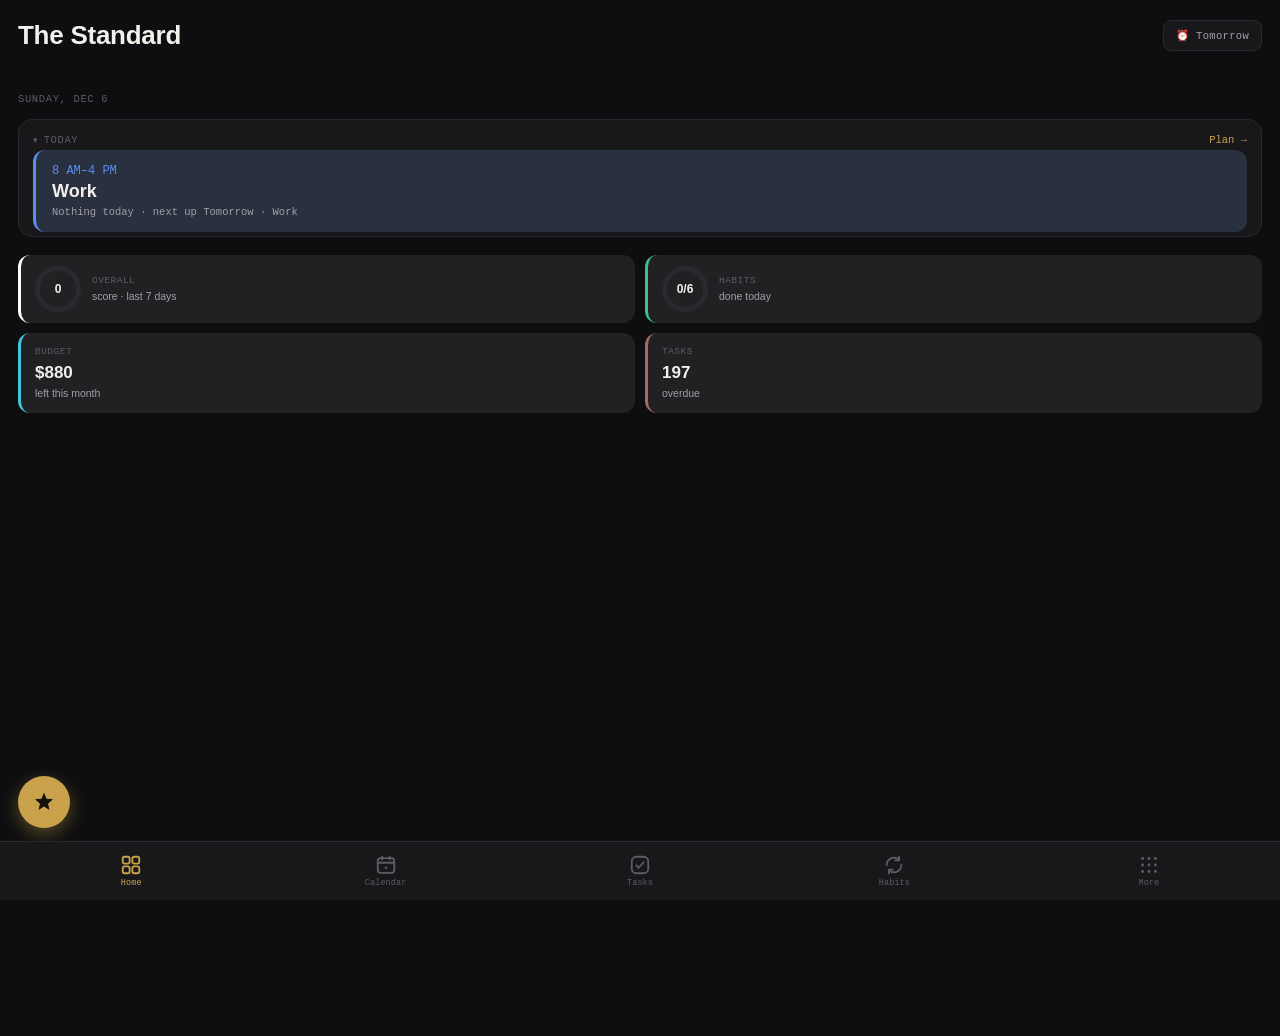
==== commit 6a06f9d6: "Apply The Standard brand guidelines across the app Full visual pass based on the-standard-brand-guid" ====
--- a/index.html
+++ b/index.html
@@ -6,11 +6,8 @@
 <meta name="apple-mobile-web-app-capable" content="yes">
 <meta name="apple-mobile-web-app-status-bar-style" content="black-translucent">
 <meta name="apple-mobile-web-app-title" content="The Standard">
-<meta name="theme-color" content="#12151A">
+<meta name="theme-color" content="#0E0E10">
 <title>The Standard</title>
-<link rel="preconnect" href="https://fonts.googleapis.com">
-<link rel="preconnect" href="https://fonts.gstatic.com" crossorigin>
-<link href="https://fonts.googleapis.com/css2?family=Space+Grotesk:wght@500;600;700&family=Inter:wght@400;500;600&family=JetBrains+Mono:wght@400;500&display=swap" rel="stylesheet">
 <link rel="stylesheet" href="styles.css">
 <link rel="manifest" href="manifest.json">
 <link rel="apple-touch-icon" href="icon-192.png">
@@ -107,23 +104,23 @@
 </div>
 
 <button class="fab-btn" id="fabBtn" aria-label="Add">+</button>
-<button class="goldie-btn" id="goldieBtn" aria-label="Goldie — quick add">⭐</button>
+<button class="goldie-btn" id="goldieBtn" aria-label="Goldie — quick add"><svg viewBox="0 0 24 24" fill="currentColor"><path d="M12 2.5l2.5 6.2l6.5.6l-5 4.4l1.5 6.3l-5.5-3.4l-5.5 3.4l1.5-6.3l-5-4.4l6.5-.6z"/></svg></button>
 
 <nav id="bottomNav">
   <button class="bottom-nav-btn active" data-section="dashboard">
-    <span class="bn-icon">⌂</span><span>Home</span>
+    <span class="bn-icon"><svg viewBox="0 0 24 24" fill="none" stroke="currentColor" stroke-width="2" stroke-linejoin="round"><rect x="3" y="3" width="7.5" height="7.5" rx="2"/><rect x="13.5" y="3" width="7.5" height="7.5" rx="2"/><rect x="3" y="13.5" width="7.5" height="7.5" rx="2"/><rect x="13.5" y="13.5" width="7.5" height="7.5" rx="2"/></svg></span><span>Home</span>
   </button>
   <button class="bottom-nav-btn" data-section="calendar">
-    <span class="bn-icon">▦</span><span>Calendar</span>
+    <span class="bn-icon"><svg viewBox="0 0 24 24" fill="none" stroke="currentColor" stroke-width="2" stroke-linecap="round" stroke-linejoin="round"><rect x="3" y="4.5" width="18" height="16" rx="3"/><path d="M3 9.5h18"/><path d="M8 3v3"/><path d="M16 3v3"/><circle cx="12" cy="15" r="1.4" fill="currentColor" stroke="none"/></svg></span><span>Calendar</span>
   </button>
   <button class="bottom-nav-btn" data-section="tasks">
-    <span class="bn-icon">✓</span><span>Tasks</span>
+    <span class="bn-icon"><svg viewBox="0 0 24 24" fill="none" stroke="currentColor" stroke-width="2" stroke-linecap="round" stroke-linejoin="round"><rect x="3" y="3" width="18" height="18" rx="5"/><path d="M8 12.5l2.5 2.5l5.5-6"/></svg></span><span>Tasks</span>
   </button>
   <button class="bottom-nav-btn" data-section="habits">
-    <span class="bn-icon">◎</span><span>Habits</span>
+    <span class="bn-icon"><svg viewBox="0 0 24 24" fill="none" stroke="currentColor" stroke-width="2" stroke-linecap="round" stroke-linejoin="round"><path d="M4 12a8 8 0 0 1 13.2-6"/><path d="M17.5 2.8v4.2h-4.2"/><path d="M20 12a8 8 0 0 1-13.2 6"/><path d="M6.5 21.2V17h4.2"/></svg></span><span>Habits</span>
   </button>
   <button class="bottom-nav-btn" id="moreNavBtn">
-    <span class="bn-icon">⋯</span><span>More</span>
+    <span class="bn-icon"><svg viewBox="0 0 24 24" fill="currentColor"><circle cx="5" cy="5" r="1.6"/><circle cx="12" cy="5" r="1.6"/><circle cx="19" cy="5" r="1.6"/><circle cx="5" cy="12" r="1.6"/><circle cx="12" cy="12" r="1.6"/><circle cx="19" cy="12" r="1.6"/><circle cx="5" cy="19" r="1.6"/><circle cx="12" cy="19" r="1.6"/><circle cx="19" cy="19" r="1.6"/></svg></span><span>More</span>
   </button>
 </nav>
 
--- a/styles.css
+++ b/styles.css
@@ -1,17 +1,27 @@
   :root{
-    --bg: #12151A;
-    --bg-elevated: #181C22;
-    --card: #1E232A;
-    --card-hover: #262C34;
-    --border: #2A3038;
-    --text: #EDEFF2;
-    --text-soft: #8B93A0;
-    --text-faint: #565E68;
-    --accent: #5B8DEF;
-    --gold: #E8B93F;
-    --font-display: 'Space Grotesk', sans-serif;
-    --font-body: 'Inter', -apple-system, sans-serif;
-    --font-mono: 'JetBrains Mono', 'SF Mono', monospace;
+    /* The Standard brand guidelines: dark warm base, muted gold accent.
+       Gold is reserved for key actions/completion states, not everyday
+       chrome — see --accent usage below. Category colors (--cat-*) are
+       a separate, deliberately vivid system for calendar/task scanning
+       and are intentionally left outside this palette. */
+    --bg: #0E0E10;
+    --bg-elevated: #18181B;
+    --card: #212124;
+    --card-hover: #28282C;
+    --border: #2A2A2E;
+    --text: #F2F0EB;
+    --text-soft: #A0A0A5;
+    --text-faint: #5C5C61;
+    --accent: #C9A24B;
+    --gold: #C9A24B;
+    --gold-dim: #A88C4A;
+    --gold-fill: rgba(201, 162, 75, 0.13);
+    --success: #7A9B7E;
+    --warning: #B9975B;
+    --error: #A66A62;
+    --font-display: -apple-system, BlinkMacSystemFont, 'SF Pro Display', 'SF Pro Text', 'Helvetica Neue', Arial, sans-serif;
+    --font-body: -apple-system, BlinkMacSystemFont, 'SF Pro Text', 'Helvetica Neue', Arial, sans-serif;
+    --font-mono: 'SF Mono', 'Menlo', monospace;
 
     --cat-work: #5B8DEF;
     --cat-school: #3FC7D6;
@@ -214,7 +224,7 @@
     transition: background .15s ease, color .15s ease;
   }
   .day-tab .n{ display:block; font-family:var(--font-display); font-size:15px; font-weight:600; color:var(--text); margin-top:2px; }
-  .day-tab.active{ background: var(--accent); color: #EAF0FF; }
+  .day-tab.active{ background: var(--accent); color: #14120B; }
   .day-tab.active .n{ color: #fff; }
   .day-dots{ display:flex; justify-content:center; gap:2px; margin-top:3px; height:4px; }
   .day-dots span{ width:4px; height:4px; border-radius:50%; }
@@ -513,7 +523,7 @@
   .cal-picker-cell.empty{ visibility:hidden; cursor:default; }
   .cal-picker-cell:active{ background: var(--card-hover); }
   .cal-picker-cell.today{ color: var(--accent); font-weight:700; }
-  .cal-picker-cell.selected{ background: var(--accent); color:#fff; font-weight:700; }
+  .cal-picker-cell.selected{ background: var(--accent); color: #14120B; font-weight:700; }
 
   .modal-actions{ display:flex; gap:8px; margin-top:18px; }
   .modal-actions button{
@@ -528,7 +538,7 @@
     border: 1px solid var(--border);
   }
   .modal-actions .cancel{ background: transparent; color: var(--text-soft); }
-  .modal-actions .save{ background: var(--chip-color, var(--accent)); color:#fff; border-color: transparent; }
+  .modal-actions .save{ background: var(--chip-color, var(--accent)); color: #14120B; border-color: transparent; }
 
   .preset-item{
     display:flex;
@@ -609,7 +619,7 @@
     display:flex; align-items:center; justify-content:center;
     flex: 0 0 auto;
   }
-  .goal-daily-row.done .goal-check{ background: var(--accent); color:#fff; }
+  .goal-daily-row.done .goal-check{ background: var(--accent); color: #14120B; }
   .goal-daily-row .goal-name{ flex:1; font-size: 14px; color: var(--text); }
   .goal-daily-row.done .goal-name{ color: var(--text-soft); text-decoration: line-through; }
   .goal-daily-row .goal-streak{ font-family: var(--font-mono); font-size: 11px; color: var(--text-soft); }
@@ -681,7 +691,7 @@
     display:flex; align-items:center; justify-content:center;
     flex:0 0 auto;
   }
-  .list-item-row.done .list-item-check{ background: var(--accent); border-color: var(--accent); color:#fff; }
+  .list-item-row.done .list-item-check{ background: var(--accent); border-color: var(--accent); color: #14120B; }
   .list-item-text{ flex:1; font-size:13.5px; color: var(--text); }
   .list-item-row.done .list-item-text{ color: var(--text-faint); text-decoration: line-through; }
   .list-item-del{ background:none; border:none; color:var(--text-faint); font-size:14px; cursor:pointer; padding:0 2px; }
@@ -708,7 +718,7 @@
     border-radius: 7px;
     border: none;
     background: var(--accent);
-    color: #fff;
+    color: #14120B;
     cursor:pointer;
   }
 
@@ -752,7 +762,7 @@
     resize: vertical;
     min-height: 46px;
   }
-  .lg-saved-tag{ font-family: var(--font-mono); font-size: 9.5px; color: #3CBF8C; margin-top:4px; height:12px; opacity:0; transition: opacity .2s ease; }
+  .lg-saved-tag{ font-family: var(--font-mono); font-size: 9.5px; color: var(--success); margin-top:4px; height:12px; opacity:0; transition: opacity .2s ease; }
   .lg-saved-tag.show{ opacity:1; }
 
   /* ---- Dashboard ---- */
@@ -834,13 +844,13 @@
   .dash-next-text{ font-family: var(--font-display); font-weight:600; font-size: 18px; color: var(--text); margin-top: 3px; }
   .dash-next-meta{ font-family: var(--font-mono); font-size: 10.5px; color: var(--text-soft); margin-top: 4px; }
   .dash-attn-box{
-    background: color-mix(in srgb, #F2617A 12%, var(--card));
-    border-left: 3px solid #F2617A;
+    background: color-mix(in srgb, var(--error) 12%, var(--card));
+    border-left: 3px solid var(--error);
     border-radius: 10px;
     padding: 11px 14px;
   }
   .dash-attn-line{ font-size: 13px; color: var(--text); padding: 3px 0; }
-  .dash-attn-line.overdue{ color: #F2617A; font-weight: 500; }
+  .dash-attn-line.overdue{ color: var(--error); font-weight: 500; }
   .dash-info-box{
     background: color-mix(in srgb, #5B8DEF 12%, var(--card));
     border-left: 3px solid #5B8DEF;
@@ -855,7 +865,7 @@
     border-radius: 8px;
     border: none;
     background: var(--accent);
-    color: #fff;
+    color: #14120B;
     cursor: pointer;
   }
   .email-list{ display:flex; flex-direction:column; gap:2px; }
@@ -934,7 +944,7 @@
     border-radius: 8px;
     border: none;
     background: var(--accent);
-    color: #fff;
+    color: #14120B;
     cursor: pointer;
   }
   .blocklist-chips{
@@ -1172,7 +1182,7 @@
   }
   .dash-expand-row .drow-name{ color: var(--text-soft); }
   .dash-expand-row .drow-amt{ font-family: var(--font-mono); font-size: 11.5px; color: var(--text); }
-  .dash-expand-row .drow-amt.over{ color:#F2617A; }
+  .dash-expand-row .drow-amt.over{ color:var(--error); }
   .dash-expand-body .task-item{ background: var(--bg-elevated); }
 
   /* ---- Fitness ---- */
@@ -1207,8 +1217,8 @@
     text-align:center;
   }
   .fit-day-tab .fdt-focus{ display:block; font-size:8.5px; color: var(--text-faint); margin-top:2px; text-transform:uppercase; }
-  .fit-day-tab.active{ background: var(--accent); color: #EAF0FF; }
-  .fit-day-tab.active .fdt-focus{ color: #EAF0FF; }
+  .fit-day-tab.active{ background: var(--accent); color: #14120B; }
+  .fit-day-tab.active .fdt-focus{ color: #3A2F13; }
   .fit-rest-note{
     background: var(--card);
     border-radius: 12px;
@@ -1219,8 +1229,8 @@
     color: var(--text-soft);
   }
   .fit-accessory-warn{
-    background: color-mix(in srgb, #F2A93B 14%, var(--card));
-    border-left: 3px solid #F2A93B;
+    background: color-mix(in srgb, var(--warning) 14%, var(--card));
+    border-left: 3px solid var(--warning);
     border-radius: 10px;
     padding: 10px 13px;
     font-size: 12.5px;
@@ -1272,10 +1282,10 @@
     font-family: var(--font-mono);
     font-size: 11px;
   }
-  .fit-progression.progress{ background: color-mix(in srgb, #3CBF8C 16%, transparent); color:#3CBF8C; }
-  .fit-progression.hold{ background: color-mix(in srgb, #F2A93B 16%, transparent); color:#F2A93B; }
+  .fit-progression.progress{ background: color-mix(in srgb, var(--success) 16%, transparent); color:var(--success); }
+  .fit-progression.hold{ background: color-mix(in srgb, var(--warning) 16%, transparent); color:var(--warning); }
   .fit-progression.maintain{ background: color-mix(in srgb, var(--text-soft) 14%, transparent); color: var(--text-soft); }
-  .fit-progression.drop{ background: color-mix(in srgb, #F2617A 16%, transparent); color:#F2617A; }
+  .fit-progression.drop{ background: color-mix(in srgb, var(--error) 16%, transparent); color:var(--error); }
   .fit-history{ font-family: var(--font-mono); font-size: 9.5px; color: var(--text-faint); margin-top:6px; }
   .fit-coach-notes{ margin-top: 18px; }
   .fit-coach-notes label{
@@ -1320,7 +1330,8 @@
     color: var(--text);
   }
   .more-grid-item:active{ background: var(--card-hover); }
-  .more-grid-item .mg-icon{ font-size: 22px; }
+  .more-grid-item .mg-icon{ display:flex; align-items:center; justify-content:center; color: var(--text); }
+  .more-grid-item .mg-icon svg{ width:22px; height:22px; }
   .more-grid-item .mg-label{ font-family: var(--font-mono); font-size: 10.5px; color: var(--text-soft); }
 
   /* ---- Budget ---- */
@@ -1389,8 +1400,8 @@
   .budget-txn-desc{ font-size: 13.5px; color: var(--text); }
   .budget-txn-meta{ font-family: var(--font-mono); font-size: 10px; color: var(--text-soft); margin-top:2px; }
   .budget-txn-amt{ font-family: var(--font-mono); font-size: 13.5px; font-weight:600; margin-left:auto; flex:0 0 auto; }
-  .budget-txn-amt.expense{ color: #F2617A; }
-  .budget-txn-amt.income{ color: #3CBF8C; }
+  .budget-txn-amt.expense{ color: var(--error); }
+  .budget-txn-amt.income{ color: var(--success); }
 
   .tomorrow-block-row{
     display:flex; align-items:center; gap:10px;
@@ -1456,7 +1467,7 @@
   .proj-card-top{ display:flex; align-items:flex-start; justify-content:space-between; gap:8px; }
   .proj-name-row{ display:flex; align-items:center; gap:6px; }
   .proj-pin-btn{ background:none; border:none; color: var(--text-faint); font-size:13px; cursor:pointer; padding:0; }
-  .proj-pin-btn.pinned{ color: #F2A93B; }
+  .proj-pin-btn.pinned{ color: var(--gold); }
   .proj-name{ font-family: var(--font-display); font-weight:700; font-size: 16px; color: var(--text); }
   .proj-status{
     font-family: var(--font-mono);
@@ -1468,8 +1479,8 @@
     color: var(--text-soft);
     flex:0 0 auto;
   }
-  .proj-status.active{ color:#3CBF8C; border-color:#3CBF8C; }
-  .proj-status.on-hold{ color:#F2A93B; border-color:#F2A93B; }
+  .proj-status.active{ color:var(--success); border-color:var(--success); }
+  .proj-status.on-hold{ color:var(--warning); border-color:var(--warning); }
   .proj-status.completed{ color: var(--accent); border-color: var(--accent); }
   .proj-desc{ font-size: 12.5px; color: var(--text-soft); margin-top:4px; }
   .proj-del{ background:none; border:none; color:var(--text-faint); font-size:15px; cursor:pointer; padding:0 2px; flex:0 0 auto; }
@@ -1566,7 +1577,7 @@
   }
   .progress-bar-inner{
     height: 100%;
-    background: #3CBF8C;
+    background: var(--success);
     border-radius: 3px;
   }
   .trend-row{
@@ -1574,8 +1585,8 @@
     font-size: 10px;
     margin-top: 5px;
   }
-  .trend-up{ color: #3CBF8C; }
-  .trend-down{ color: #F2617A; }
+  .trend-up{ color: var(--success); }
+  .trend-down{ color: var(--error); }
   .trend-flat{ color: var(--text-faint); }
 
   .upcoming-section-title{
@@ -1613,7 +1624,7 @@
   .upcoming-item.done .txt{ text-decoration: line-through; color: var(--text-faint); }
   .upcoming-item .time{ font-family: var(--font-mono); font-size: 10.5px; color: var(--text-soft); margin-top:3px; }
   .upcoming-item .fixed-tag{ font-family: var(--font-mono); font-size: 9px; color: var(--text-faint); text-transform:uppercase; margin-top:3px; }
-  .upcoming-item .fixed-tag.overdue{ color: #F2617A; }
+  .upcoming-item .fixed-tag.overdue{ color: var(--error); }
 
   .view-toggle{
     display:flex;
@@ -1774,7 +1785,7 @@
   .sched-btn.primary{
     background: var(--accent);
     border-color: var(--accent);
-    color: #fff;
+    color: #14120B;
     flex: 1;
   }
   .sched-btn:active{ opacity: 0.85; }
@@ -1819,7 +1830,7 @@
     border-radius: 6px;
     border: none;
     background: var(--accent);
-    color: #fff;
+    color: #14120B;
     cursor: pointer;
   }
 
@@ -1846,7 +1857,7 @@
   }
   .energy-warn{
     font-size: 11.5px;
-    color: #F2A93B;
+    color: var(--warning);
     margin: -6px 0 10px;
   }
 
@@ -1903,7 +1914,7 @@
   .task-item .task-txt{ font-size: 14px; line-height:1.35; color: var(--text); }
   .task-item.done .task-txt{ text-decoration: line-through; color: var(--text-faint); }
   .task-item .task-meta{ font-family: var(--font-mono); font-size: 10px; color: var(--text-soft); margin-top:3px; }
-  .task-item .task-meta.overdue{ color: #F2617A; }
+  .task-item .task-meta.overdue{ color: var(--error); }
   .task-item .task-del{
     background:none; border:none; color: var(--text-faint);
     font-size:15px; cursor:pointer; padding:0 2px;
@@ -1920,8 +1931,8 @@
     margin-right:6px;
     vertical-align: middle;
   }
-  .priority-dot.high{ background:#F2617A; }
-  .priority-dot.low{ background:#565E68; }
+  .priority-dot.high{ background:var(--error); }
+  .priority-dot.low{ background:var(--text-faint); }
 
   #blockView{ position: relative; }
   .now-line{
@@ -1969,8 +1980,8 @@
     display:flex; align-items:center; justify-content:center;
   }
   .fb-log-btn:active{ background: var(--card-hover); }
-  .fb-log-btn.check.active{ background: #3CBF8C; border-color: #3CBF8C; color: #fff; }
-  .fb-log-btn.xmark.active{ background: #F2617A; border-color: #F2617A; color: #fff; }
+  .fb-log-btn.check.active{ background: var(--success); border-color: var(--success); color: #fff; }
+  .fb-log-btn.xmark.active{ background: var(--error); border-color: var(--error); color: #fff; }
 
   #blockView .hour-row{
     display:grid;
@@ -1987,7 +1998,7 @@
     user-select:none;
   }
   .hour-label.low-energy{
-    color: #F2617A;
+    color: var(--warning);
     position: relative;
   }
   .hour-label.low-energy::before{
@@ -2204,7 +2215,7 @@
   .add-bar button.submit{
     width:100%;
     background: var(--accent);
-    color: #fff;
+    color: #14120B;
     border: none;
     border-radius: 9px;
     padding: 11px;
@@ -2243,7 +2254,8 @@
     border-radius: 10px;
     min-width: 0;
   }
-  .bottom-nav-btn .bn-icon{ font-size: 15px; line-height:1; }
+  .bottom-nav-btn .bn-icon{ display:flex; align-items:center; justify-content:center; }
+  .bottom-nav-btn .bn-icon svg{ width:22px; height:22px; }
   .bottom-nav-btn.active{ color: var(--accent); }
   .bottom-nav-btn:active{ background: var(--card-hover); }
 
@@ -2255,12 +2267,12 @@
     width: 52px; height:52px;
     border-radius: 50%;
     background: var(--accent);
-    color: #fff;
+    color: #14120B;
     border: none;
     font-size: 26px;
     font-weight: 300;
     line-height: 1;
-    box-shadow: 0 6px 18px rgba(91,141,239,0.4);
+    box-shadow: 0 6px 18px rgba(201,162,75,0.4);
     cursor: pointer;
     display:flex; align-items:center; justify-content:center;
   }
@@ -2278,12 +2290,12 @@
     width: 52px; height:52px;
     border-radius: 50%;
     background: var(--gold);
-    color: #1A1206;
+    color: #14120B;
     border: none;
-    font-size: 22px;
     line-height: 1;
-    box-shadow: 0 6px 18px rgba(232,185,63,0.4);
+    box-shadow: 0 6px 18px rgba(201,162,75,0.4);
     cursor: pointer;
     display:flex; align-items:center; justify-content:center;
   }
+  .goldie-btn svg{ width:24px; height:24px; }
   .goldie-btn:active{ transform: scale(0.94); }
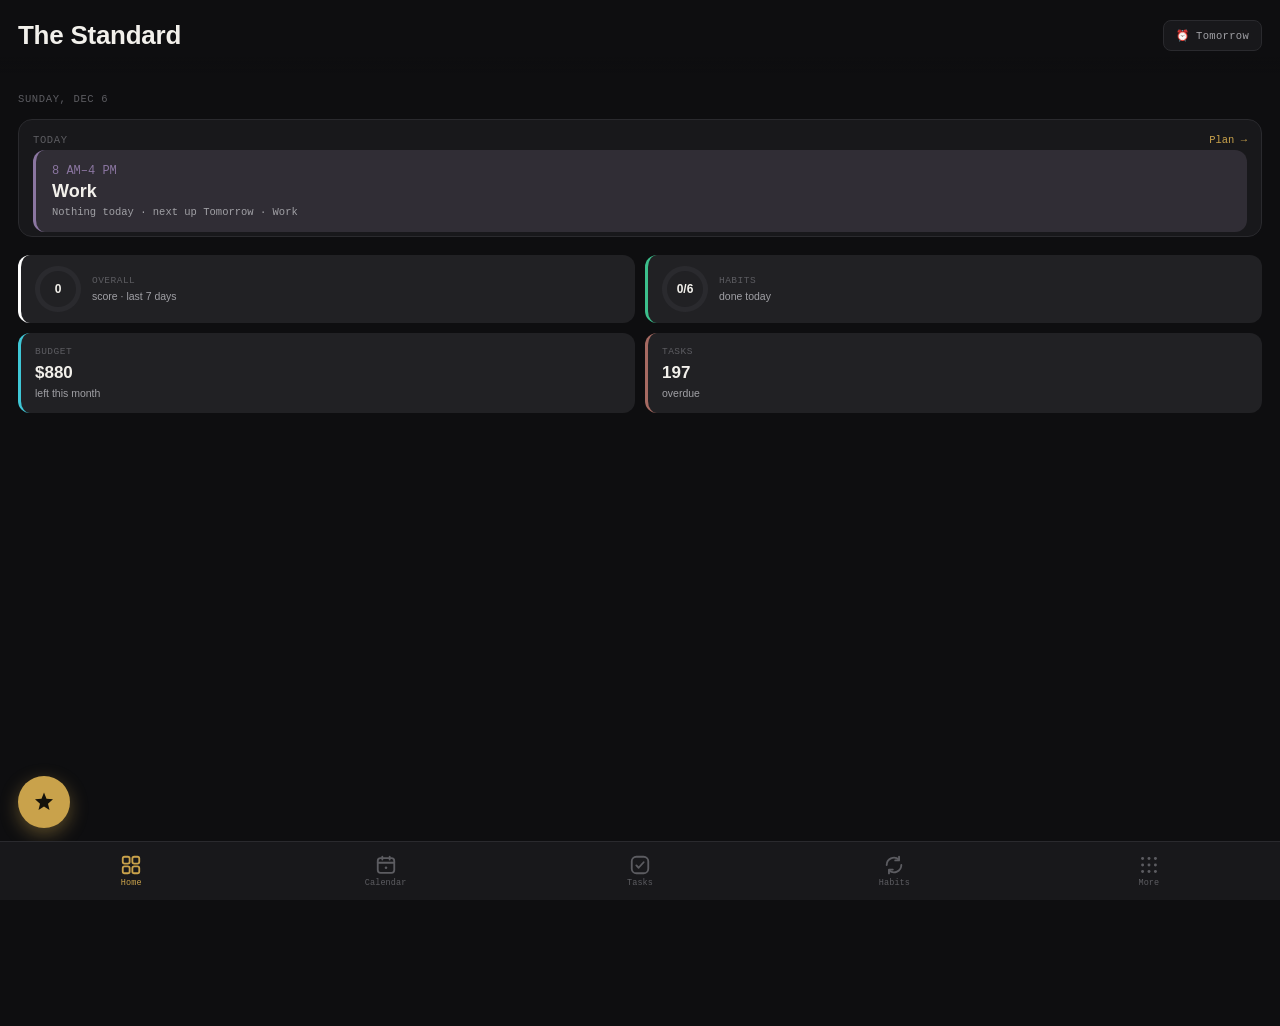
==== commit fe075ee4: "Remove the fixed-banner strip, move Day off/Restore onto the timeline The banner (Work/Gym chips abo" ====
--- a/index.html
+++ b/index.html
@@ -43,7 +43,6 @@
   <div class="day-tabs" id="dayTabs"></div>
 
   <div id="allDayBanners"></div>
-  <div id="fixedBanners"></div>
 
   <div class="view-toggle">
     <button id="btnToday">Today</button>
--- a/styles.css
+++ b/styles.css
@@ -2,8 +2,14 @@
     /* The Standard brand guidelines: dark warm base, muted gold accent.
        Gold is reserved for key actions/completion states, not everyday
        chrome — see --accent usage below. Category colors (--cat-*) are
-       a separate, deliberately vivid system for calendar/task scanning
-       and are intentionally left outside this palette. */
+       a separate system for calendar/task scanning, from
+       the-standard-schedule-categories.html — kept in sync here for
+       reference, though the actual source of truth the app reads from
+       is the CATEGORIES array in script.js (these CSS vars aren't
+       currently referenced anywhere). --cat-health is still named for
+       the id it maps to ('health', kept internally so existing tasks/
+       events don't need a data migration) — its color/label are now
+       Fitness's, per that same file. */
     --bg: #0E0E10;
     --bg-elevated: #18181B;
     --card: #212124;
@@ -23,11 +29,11 @@
     --font-body: -apple-system, BlinkMacSystemFont, 'SF Pro Text', 'Helvetica Neue', Arial, sans-serif;
     --font-mono: 'SF Mono', 'Menlo', monospace;
 
-    --cat-work: #5B8DEF;
-    --cat-school: #3FC7D6;
-    --cat-health: #3CBF8C;
-    --cat-personal: #F2A93B;
-    --cat-faith: #B18CF2;
+    --cat-work: #8B76A1;
+    --cat-school: #6E85A6;
+    --cat-health: #4F9C93;
+    --cat-personal: #A38F7E;
+    --cat-faith: #6B5B95;
   }
 
   *{ box-sizing:border-box; -webkit-tap-highlight-color: transparent; }
@@ -779,6 +785,7 @@
     padding: 14px 14px 4px;
     margin-bottom: 18px;
   }
+  .dash-card:active{ background: var(--card-hover); }
   .dash-card .dash-section-header{ margin-bottom: 4px; }
   .today-timeline{
     position: relative;
@@ -833,6 +840,13 @@
   .today-timeline-item.done .today-timeline-text{ text-decoration: line-through; color: var(--text-faint); }
   .today-timeline-item.now .today-timeline-text{ font-weight:700; color: var(--accent-color, var(--accent)); }
   .today-timeline-item.now .today-timeline-dot{ box-shadow: 0 0 0 2px var(--accent-color, var(--accent)), 0 0 0 5px color-mix(in srgb, var(--accent-color, var(--accent)) 30%, transparent); }
+  /* A task pulled in by a category-linked block (e.g. a "School work"
+     block showing School tasks) — indented under its parent row so it
+     reads as attached, not another top-level scheduled item. */
+  .today-timeline-item.sub-task{ margin-left: 22px; padding-bottom: 10px; gap: 10px; }
+  .today-timeline-item.sub-task .today-timeline-check{ width: 12px; height: 12px; }
+  .today-timeline-item.sub-task .today-timeline-text{ font-size: 12.5px; }
+  .today-timeline-item.sub-task .today-timeline-meta.overdue{ color: var(--error); }
 
   .dash-next-card{
     background: color-mix(in srgb, var(--accent-color, var(--accent)) 14%, var(--card));
@@ -1161,18 +1175,14 @@
     margin-top: 3px;
     line-height: 1.35;
   }
-  /* Expand-in-place tile (Budget, Tasks) — tapping the head grows the tile
-     to full grid width and reveals renderBody's content below, instead of
-     navigating away or dropping down under a separate header. */
-  .dash-tile.expandable .dash-tile-head{ cursor:pointer; }
-  .dash-tile.expanded{ grid-column: 1 / -1; }
+  /* Modal-detail tile (Budget, Tasks) — tapping opens a centered pop-up
+     (openDashDetailModal) showing renderBody's content, instead of
+     navigating away or pushing content down inline under the tile. */
   .dash-expand-body{
-    margin-top: 10px;
-    padding-top: 10px;
-    border-top: 1px solid var(--border);
     display:flex;
     flex-direction:column;
-    gap: 6px;
+    gap: 8px;
+    margin-top: 4px;
   }
   .dash-expand-row{
     display:flex;
@@ -1708,56 +1718,41 @@
     font-size:15px; cursor:pointer; padding:0 2px; flex:0 0 auto;
   }
 
-  #fixedBanners{ display:flex; flex-direction:column; gap:8px; margin-bottom: 14px; }
-  .fixed-banner{
-    display:flex;
-    flex-direction: column;
-    gap: 10px;
-    background: color-mix(in srgb, var(--accent-color, var(--accent)) 14%, var(--bg-elevated));
-    border: 1px solid color-mix(in srgb, var(--accent-color, var(--accent)) 40%, var(--border));
-    border-left: 3px solid var(--accent-color, var(--accent));
-    border-radius: 10px;
-    padding: 11px 13px;
-  }
-  .fb-top{
+  /* Fixed/recurring block (Work, etc.) on the hourly timeline — no
+     separate banner anymore, just a tinted background on its hours (see
+     #blockView .hour-slot) plus this compact label+toggle shown in the
+     block's starting hour only, so an 8-hour block doesn't repeat the
+     control on every row. */
+  .fixed-slot-tag{
     display:flex;
     align-items:center;
     justify-content:space-between;
-    gap:10px;
-  }
-  .fixed-banner.off{
-    background: var(--bg-elevated);
-    border-color: var(--border);
-    border-left-color: var(--text-faint);
-  }
-  .fixed-banner .fb-left{ display:flex; flex-direction:column; gap:2px; }
-  .fixed-banner .fb-title{
+    gap:8px;
+    width:100%;
+    height:100%;
+    padding: 0 10px;
+  }
+  .fixed-slot-label{
     font-family: var(--font-display);
     font-weight: 600;
-    font-size: 14.5px;
-    color: var(--text);
-  }
-  .fixed-banner.off .fb-title{ color: var(--text-faint); text-decoration: line-through; }
-  .fixed-banner .fb-time{
-    font-family: var(--font-mono);
-    font-size: 11px;
-    color: var(--accent-color, var(--accent));
-  }
-  .fixed-banner.off .fb-time{ color: var(--text-faint); }
-  .fixed-banner .fb-toggle{
+    font-size: 13px;
+    color: var(--text);
+  }
+  .fixed-slot-tag.off .fixed-slot-label{ color: var(--text-faint); text-decoration: line-through; }
+  .fixed-slot-toggle{
     flex: 0 0 auto;
     font-family: var(--font-mono);
-    font-size: 10px;
+    font-size: 9.5px;
     letter-spacing: 0.04em;
     text-transform: uppercase;
-    padding: 7px 11px;
-    border-radius: 7px;
-    border: 1px solid var(--border);
-    background: var(--card);
-    color: var(--text-soft);
-    cursor: pointer;
-  }
-  .fixed-banner.off .fb-toggle{
+    padding: 5px 9px;
+    border-radius: 6px;
+    border: 1px solid var(--border);
+    background: var(--card);
+    color: var(--text-soft);
+    cursor: pointer;
+  }
+  .fixed-slot-tag.off .fixed-slot-toggle{
     background: var(--accent-color, var(--accent));
     border-color: var(--accent-color, var(--accent));
     color: #fff;
@@ -1963,12 +1958,6 @@
     white-space: nowrap;
   }
 
-  .fb-right{
-    display:flex;
-    align-items:center;
-    gap: 6px;
-    flex: 0 0 auto;
-  }
   .fb-log-btn{
     width: 28px; height:28px;
     border-radius: 7px;
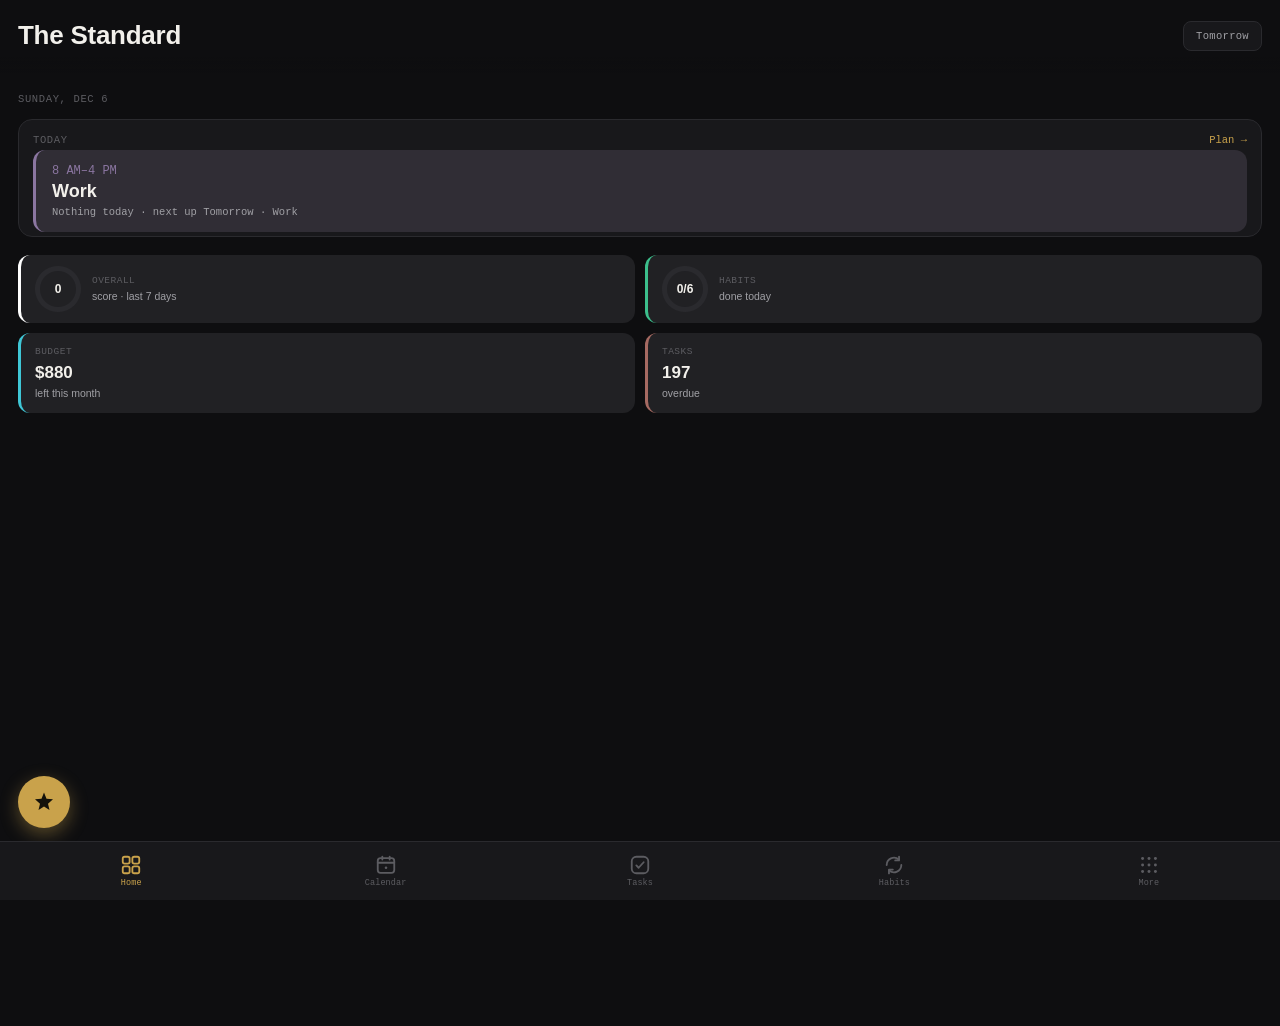
==== commit 1d1f5476: "Remove the clock emoji from the Tomorrow header button Just plain text now, per the roadmap's Calend" ====
--- a/index.html
+++ b/index.html
@@ -18,7 +18,7 @@
 <header>
   <div class="title-row">
     <h1>The Standard</h1>
-    <button class="review-btn" id="tomorrowBtn">⏰ Tomorrow</button>
+    <button class="review-btn" id="tomorrowBtn">Tomorrow</button>
   </div>
 </header>
 
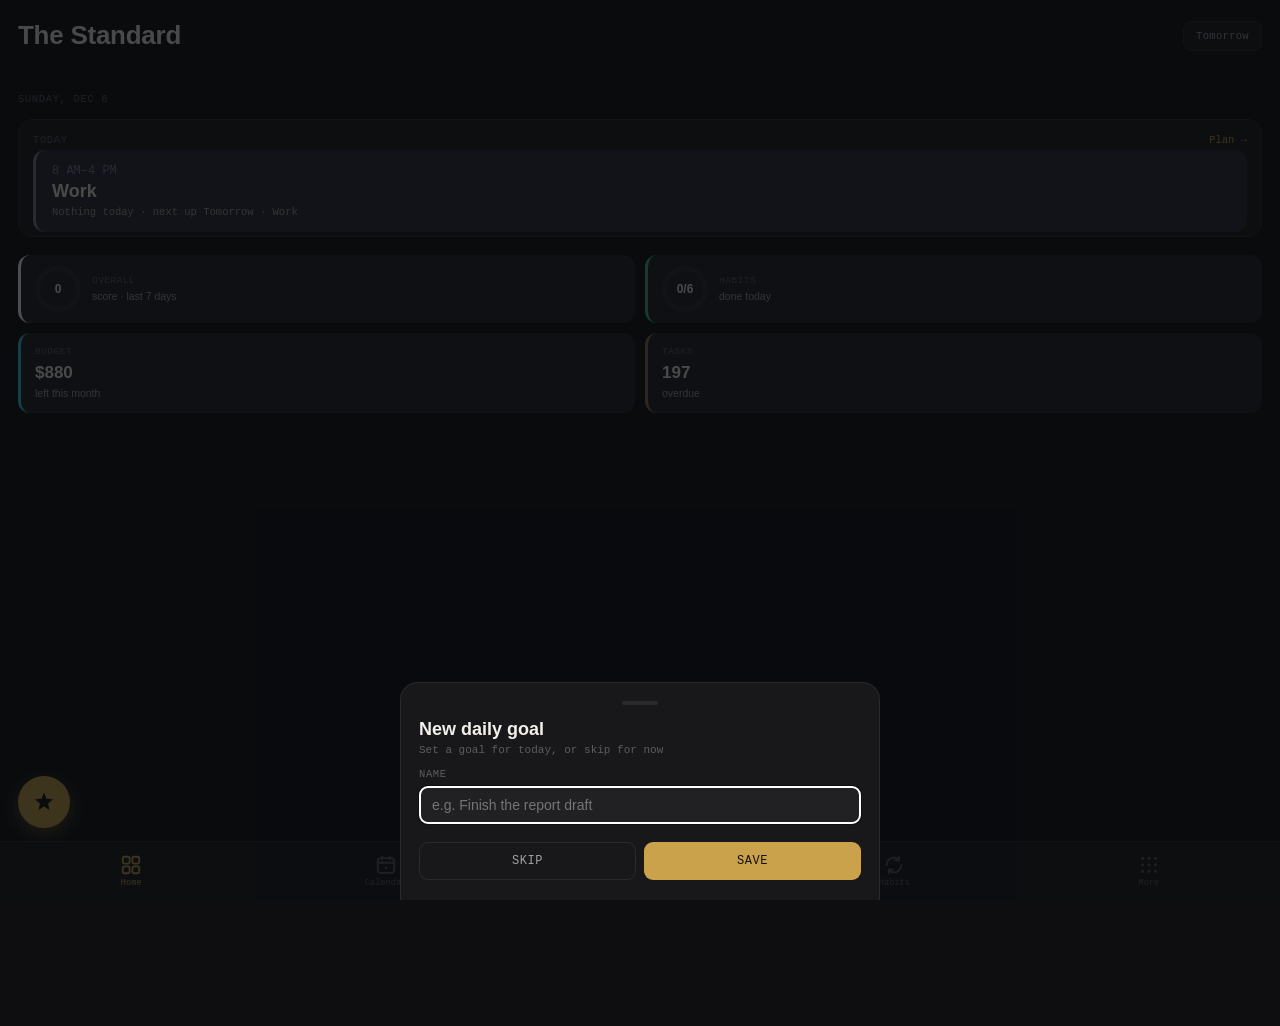
==== commit 6f693557: "Add a Week-at-a-glance calendar view New "Week" button in the Calendar view-toggle, mainly for scree" ====
--- a/index.html
+++ b/index.html
@@ -48,11 +48,13 @@
     <button id="btnToday">Today</button>
     <button id="btnBlock" class="active">Blocks</button>
     <button id="btnList">List</button>
+    <button id="btnWeek">Week</button>
   </div>
 
   <div id="todayView"></div>
   <div id="blockView"></div>
   <div id="listView"></div>
+  <div id="weekGlanceView"></div>
 </div>
 
 <div id="tasksSection">
--- a/styles.css
+++ b/styles.css
@@ -369,6 +369,22 @@
     margin-bottom: 12px;
   }
   .modal-title .sw{ width:10px; height:10px; border-radius:50%; }
+  .modal-help-btn{
+    margin-left: auto;
+    width: 22px; height: 22px;
+    flex: 0 0 auto;
+    border-radius: 50%;
+    border: 1px solid var(--border);
+    background: none;
+    color: var(--text-faint);
+    font-family: var(--font-mono);
+    font-size: 12px;
+    display: flex;
+    align-items: center;
+    justify-content: center;
+    cursor: pointer;
+  }
+  .modal-help-btn:active{ background: var(--card-hover); }
   .modal label{
     display:block;
     font-family: var(--font-mono);
@@ -378,21 +394,12 @@
     color: var(--text-faint);
     margin: 12px 0 6px;
   }
-  .allday-toggle-row{
-    display:flex !important;
-    align-items:center;
-    gap:8px;
-    font-family: var(--font-body) !important;
-    font-size: 13px !important;
-    text-transform: none !important;
-    letter-spacing: normal !important;
-    color: var(--text) !important;
-    background: var(--card);
-    border-radius: 8px;
-    padding: 10px 12px;
-    margin: 12px 0 !important;
-  }
-  .allday-toggle-row input[type=checkbox]{ width:16px; height:16px; accent-color: var(--accent); }
+  /* Add/Edit event's start+end time side by side, instead of stacked. */
+  /* Plain block flow, not flex — a flex column lets the native time
+     input's intrinsic width refuse to shrink (min-width:auto by
+     default), overflowing the modal. Block layout makes it 100% of the
+     modal's content width, same as every other field including Notes. */
+  .ev-time-row > div{ width:100%; }
   .preset-shortcut-btn{
     width:100%;
     font-family: var(--font-mono);
@@ -400,7 +407,7 @@
     text-align:left;
     padding: 10px 12px;
     border-radius: 8px;
-    border: 1px dashed var(--chip-color, var(--accent));
+    border: 1px solid var(--chip-color, var(--accent));
     background: transparent;
     color: var(--chip-color, var(--accent));
     cursor:pointer;
@@ -421,6 +428,16 @@
     color: var(--text);
     color-scheme: dark;
   }
+  /* iOS Safari's native time control can render past a plain width:100%
+     — its internal shadow-DOM layout for the HH:MM AM/PM segments isn't
+     always clamped by width alone the way it is in Chrome. min-width:0
+     lets it actually shrink to fit; max-width/box-sizing belt-and-braces
+     it against the same overflow. */
+  .modal input[type=time]{
+    min-width: 0;
+    max-width: 100%;
+    box-sizing: border-box;
+  }
   /* Custom select — replaces native <select>/its OS picker with an
      in-app dark sheet (see .picker-overlay below) so it matches the rest
      of the UI instead of iOS's system dropdown/wheel. */
@@ -444,6 +461,13 @@
   .custom-select:active{ background: var(--card-hover); }
   .custom-select-label.placeholder{ color: var(--text-faint); }
   .custom-select-chev{ color: var(--text-faint); font-size:11px; flex:0 0 auto; }
+  .hidden-file-input{
+    position: absolute;
+    width: 1px; height: 1px;
+    opacity: 0;
+    overflow: hidden;
+    pointer-events: none;
+  }
   .picker-list{ display:flex; flex-direction:column; }
   .picker-group-label{
     font-family: var(--font-mono);
@@ -530,6 +554,44 @@
   .cal-picker-cell:active{ background: var(--card-hover); }
   .cal-picker-cell.today{ color: var(--accent); font-weight:700; }
   .cal-picker-cell.selected{ background: var(--accent); color: #14120B; font-weight:700; }
+
+  .time-picker-preview{
+    font-family: var(--font-display);
+    font-size: 32px;
+    font-weight: 700;
+    text-align: center;
+    color: var(--accent);
+    margin-bottom: 14px;
+  }
+  .time-picker-label{
+    font-family: var(--font-mono);
+    font-size: 10px;
+    text-transform: uppercase;
+    letter-spacing: 0.04em;
+    color: var(--text-faint);
+    margin-bottom: 6px;
+  }
+  .time-picker-grid{
+    display:grid;
+    grid-template-columns: repeat(6, 1fr);
+    gap: 6px;
+    margin-bottom: 16px;
+  }
+  .time-picker-cell{
+    padding: 10px 0;
+    display:flex;
+    align-items:center;
+    justify-content:center;
+    background: var(--card);
+    border:none;
+    border-radius: 10px;
+    font-family: var(--font-body);
+    font-size: 13px;
+    color: var(--text);
+    cursor:pointer;
+  }
+  .time-picker-cell:active{ background: var(--card-hover); }
+  .time-picker-cell.selected{ background: var(--accent); color: #14120B; font-weight:700; }
 
   .modal-actions{ display:flex; gap:8px; margin-top:18px; }
   .modal-actions button{
@@ -770,6 +832,17 @@
   }
   .lg-saved-tag{ font-family: var(--font-mono); font-size: 9.5px; color: var(--success); margin-top:4px; height:12px; opacity:0; transition: opacity .2s ease; }
   .lg-saved-tag.show{ opacity:1; }
+
+  .past-goal-status{
+    font-family: var(--font-mono);
+    font-size: 10.5px;
+    text-transform: uppercase;
+    letter-spacing: 0.04em;
+    font-weight: 600;
+  }
+  .past-goal-status--success{ color: var(--success); }
+  .past-goal-status--error{ color: var(--error); }
+  .past-goal-status--warning{ color: var(--warning); }
 
   /* ---- Dashboard ---- */
   /* Card wrapper used for the Today timeline (a list benefits from a
@@ -1663,6 +1736,47 @@
     color: var(--text);
   }
 
+  /* Week-at-a-glance — dense, screenshot-friendly: every day of the week
+     stacked with one line per item, instead of one day at a time. */
+  .wg-grid{ display:flex; flex-direction:column; gap:10px; padding-bottom:12px; }
+  .wg-day{
+    background: var(--card);
+    border-radius: 10px;
+    padding: 8px 10px;
+  }
+  .wg-day.wg-today{ border: 1px solid var(--accent); }
+  .wg-day-header{
+    font-family: var(--font-mono);
+    font-size: 10px;
+    text-transform: uppercase;
+    letter-spacing: 0.05em;
+    color: var(--text-faint);
+    margin-bottom: 4px;
+  }
+  .wg-today .wg-day-header{ color: var(--accent); }
+  .wg-row{
+    display:flex;
+    align-items:baseline;
+    gap:7px;
+    padding: 2px 0 2px 7px;
+    border-left: 2px solid var(--accent-color, var(--accent));
+  }
+  .wg-time{
+    font-family: var(--font-mono);
+    font-size: 10px;
+    color: var(--text-soft);
+    min-width: 26px;
+    flex:0 0 auto;
+  }
+  .wg-text{
+    font-size: 12px;
+    color: var(--text);
+    white-space: nowrap;
+    overflow: hidden;
+    text-overflow: ellipsis;
+  }
+  .wg-empty{ font-size:11px; color: var(--text-faint); padding-left:7px; }
+
   main, #calendarSection, #tasksSection, #habitsSection, #listsSection, #longGoalsSection, #dashboardSection, #fitnessSection, #budgetSection, #projectsSection, #journalSection, #scoresSection, #settingsSection, #emailSection{ padding: 16px 18px 0; position:relative; z-index:1; }
 
   #tabViewport{
@@ -1794,7 +1908,7 @@
     border-radius: 8px;
     padding: 8px 10px;
   }
-  .dur-row.dur-add-row{ background: transparent; border: 1px dashed var(--border); }
+  .dur-row.dur-add-row{ background: transparent; border: 1px solid var(--border); }
   .dur-key{ flex:1; font-size:13.5px; color: var(--text); text-transform: capitalize; }
   .dur-min{
     width: 56px;
@@ -1988,13 +2102,6 @@
   }
   .hour-label.low-energy{
     color: var(--warning);
-    position: relative;
-  }
-  .hour-label.low-energy::before{
-    content: '⚡';
-    font-size: 8px;
-    margin-right: 3px;
-    opacity: 0.7;
   }
   .hour-slot{
     border-top: 1px solid var(--border);
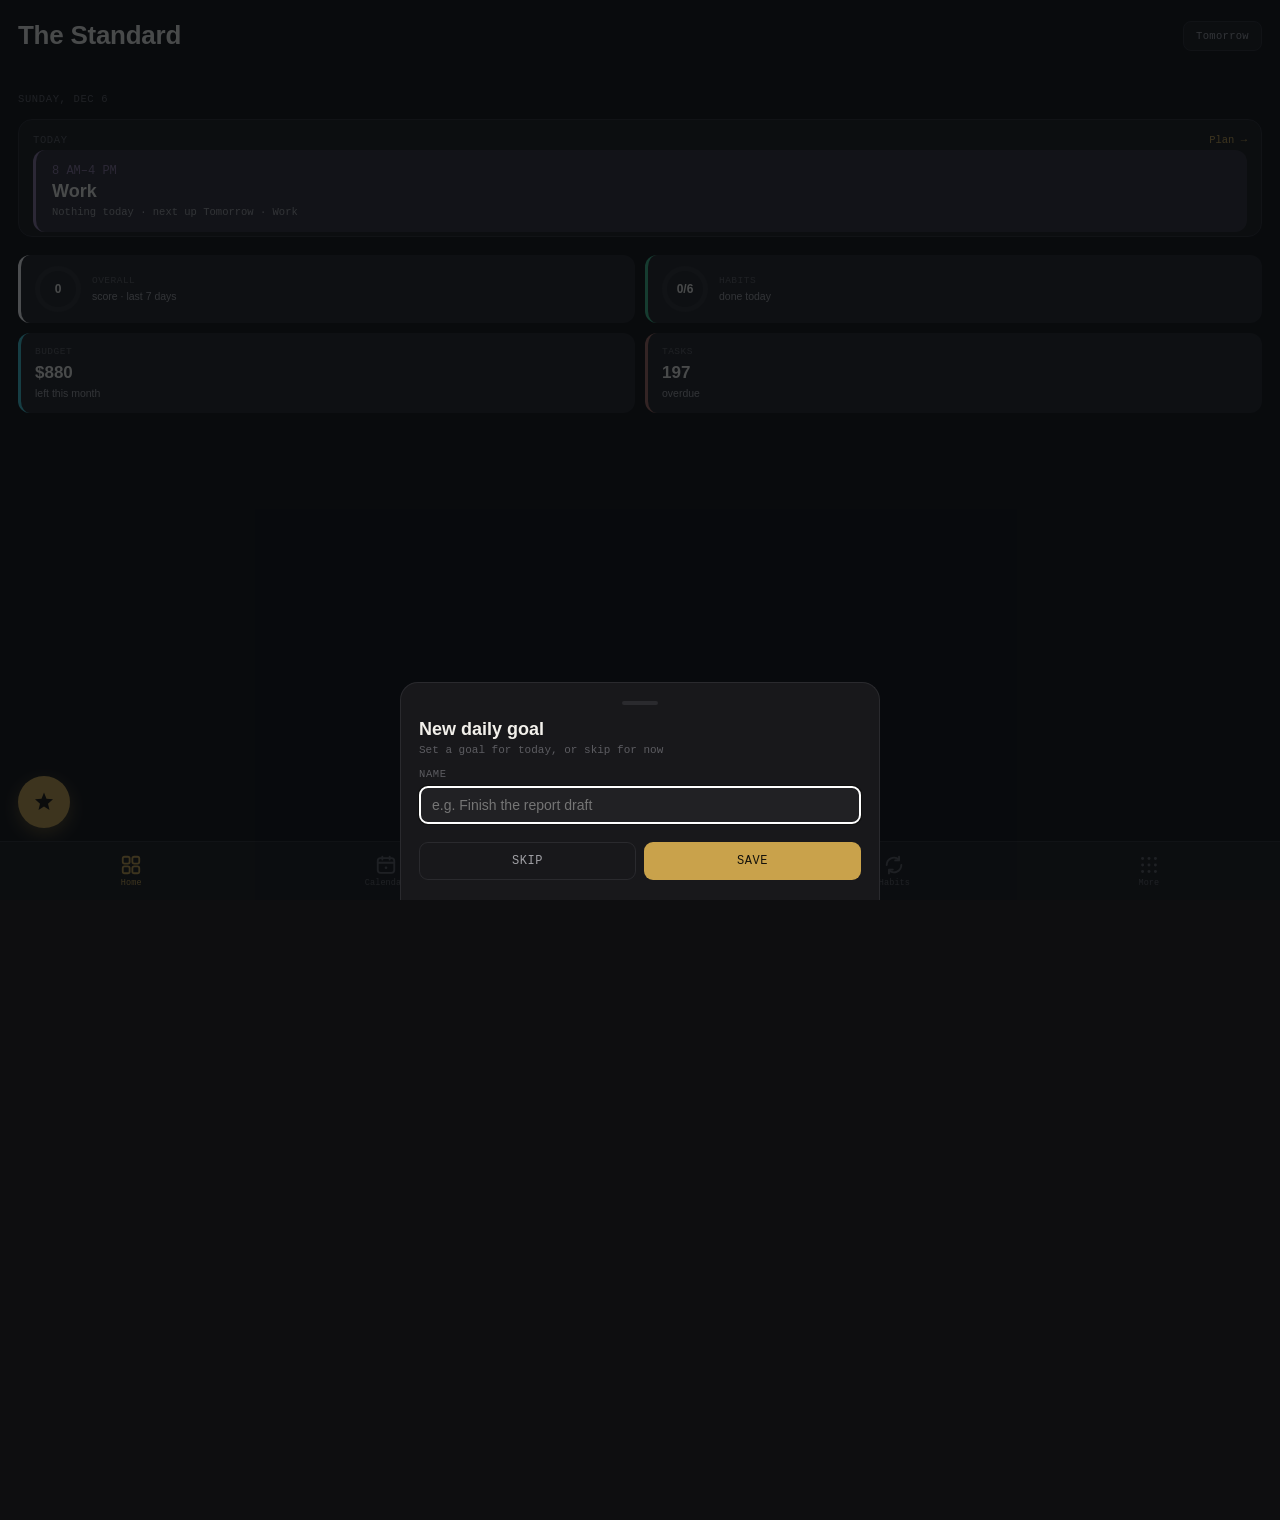
==== commit 6c1495dc: "Remove the Projects tab entirely User: "i dont use the projects tab at all... i think it is redundan" ====
--- a/index.html
+++ b/index.html
@@ -84,10 +84,6 @@
   <div id="budgetContent"></div>
 </div>
 
-<div id="projectsSection" style="display:none">
-  <div id="projectsContent"></div>
-</div>
-
 <div id="journalSection" style="display:none">
   <div id="journalContent"></div>
 </div>
--- a/styles.css
+++ b/styles.css
@@ -1539,36 +1539,11 @@
     padding:0;
   }
 
-  /* ---- Projects ---- */
-  .proj-card{
-    background: var(--card);
-    border-radius: 12px;
-    padding: 14px 15px;
-    margin-bottom: 12px;
-    border-left: 3px solid var(--accent-color, var(--accent));
-  }
-  .proj-card-top{ display:flex; align-items:flex-start; justify-content:space-between; gap:8px; }
-  .proj-name-row{ display:flex; align-items:center; gap:6px; }
-  .proj-pin-btn{ background:none; border:none; color: var(--text-faint); font-size:13px; cursor:pointer; padding:0; }
-  .proj-pin-btn.pinned{ color: var(--gold); }
-  .proj-name{ font-family: var(--font-display); font-weight:700; font-size: 16px; color: var(--text); }
-  .proj-status{
-    font-family: var(--font-mono);
-    font-size: 8.5px;
-    text-transform: uppercase;
-    padding: 2px 7px;
-    border-radius: 10px;
-    border: 1px solid var(--border);
-    color: var(--text-soft);
-    flex:0 0 auto;
-  }
-  .proj-status.active{ color:var(--success); border-color:var(--success); }
-  .proj-status.on-hold{ color:var(--warning); border-color:var(--warning); }
-  .proj-status.completed{ color: var(--accent); border-color: var(--accent); }
+  /* .proj-desc/.proj-section-label/.proj-task-*/.proj-mini-del/.proj-add-row
+     were introduced by the Projects tab (now removed) but are shared with
+     the Goals tab's Steps checklist (appendGoalStepsSection) and other
+     places — kept even though Projects itself is gone. */
   .proj-desc{ font-size: 12.5px; color: var(--text-soft); margin-top:4px; }
-  .proj-del{ background:none; border:none; color:var(--text-faint); font-size:15px; cursor:pointer; padding:0 2px; flex:0 0 auto; }
-  .proj-progress{ margin: 10px 0 4px; }
-  .proj-progress-label{ font-family: var(--font-mono); font-size: 9.5px; color: var(--text-faint); margin-bottom:4px; }
   .proj-section-label{
     font-family: var(--font-mono);
     font-size: 9.5px;
@@ -1577,11 +1552,11 @@
     color: var(--text-faint);
     margin: 12px 0 6px;
   }
-  .proj-task-row, .proj-milestone-row{
+  .proj-task-row{
     display:flex; align-items:center; gap:8px;
     padding: 5px 0;
   }
-  .proj-task-check, .proj-milestone-check{
+  .proj-task-check{
     width:17px; height:17px; border-radius:5px;
     border: 1.5px solid var(--text-soft);
     background:transparent; color:transparent;
@@ -1589,12 +1564,11 @@
     display:flex; align-items:center; justify-content:center;
     flex:0 0 auto;
   }
-  .proj-task-row.done .proj-task-check, .proj-milestone-row.done .proj-milestone-check{
+  .proj-task-row.done .proj-task-check{
     background: var(--accent-color, var(--accent)); border-color: var(--accent-color, var(--accent)); color:#fff;
   }
-  .proj-task-text, .proj-milestone-text{ flex:1; font-size: 13px; color: var(--text); }
-  .proj-task-row.done .proj-task-text, .proj-milestone-row.done .proj-milestone-text{ color: var(--text-faint); text-decoration:line-through; }
-  .proj-milestone-date{ font-family: var(--font-mono); font-size: 9.5px; color: var(--text-soft); }
+  .proj-task-text{ flex:1; font-size: 13px; color: var(--text); }
+  .proj-task-row.done .proj-task-text{ color: var(--text-faint); text-decoration:line-through; }
   .proj-mini-del{ background:none; border:none; color: var(--text-faint); font-size:13px; cursor:pointer; }
   .proj-add-row{ display:flex; gap:6px; margin-top:6px; }
   .proj-add-row input{
@@ -1617,30 +1591,6 @@
     background: var(--accent-color, var(--accent));
     color: #fff;
     cursor:pointer;
-  }
-  .proj-notes textarea{
-    width:100%;
-    font-family: var(--font-body);
-    font-size: 12.5px;
-    border: 1px solid var(--border);
-    border-radius: 8px;
-    padding: 8px 10px;
-    background: var(--bg-elevated);
-    color: var(--text);
-    resize: vertical;
-    min-height: 50px;
-    margin-top: 6px;
-  }
-  .proj-goal-link select{
-    width:100%;
-    font-family: var(--font-body);
-    font-size: 12.5px;
-    border: 1px solid var(--border);
-    border-radius: 8px;
-    padding: 8px 9px;
-    background: var(--bg-elevated);
-    color: var(--text);
-    margin-top: 6px;
   }
 
   .review-health-row{ margin-bottom: 14px; }
@@ -1777,7 +1727,7 @@
   }
   .wg-empty{ font-size:11px; color: var(--text-faint); padding-left:7px; }
 
-  main, #calendarSection, #tasksSection, #habitsSection, #listsSection, #longGoalsSection, #dashboardSection, #fitnessSection, #budgetSection, #projectsSection, #journalSection, #scoresSection, #settingsSection, #emailSection{ padding: 16px 18px 0; position:relative; z-index:1; }
+  main, #calendarSection, #tasksSection, #habitsSection, #listsSection, #longGoalsSection, #dashboardSection, #fitnessSection, #budgetSection, #journalSection, #scoresSection, #settingsSection, #emailSection{ padding: 16px 18px 0; position:relative; z-index:1; }
 
   #tabViewport{
     overflow-x: hidden;
@@ -1832,73 +1782,13 @@
     font-size:15px; cursor:pointer; padding:0 2px; flex:0 0 auto;
   }
 
-  /* Fixed/recurring block (Work, etc.) on the hourly timeline — no
-     separate banner anymore, just a tinted background on its hours (see
-     #blockView .hour-slot) plus this compact label+toggle shown in the
-     block's starting hour only, so an 8-hour block doesn't repeat the
-     control on every row. */
-  .fixed-slot-tag{
-    display:flex;
-    align-items:center;
-    justify-content:space-between;
-    gap:8px;
-    width:100%;
-    height:100%;
-    padding: 0 10px;
-  }
-  .fixed-slot-label{
-    font-family: var(--font-display);
-    font-weight: 600;
-    font-size: 13px;
-    color: var(--text);
-  }
-  .fixed-slot-tag.off .fixed-slot-label{ color: var(--text-faint); text-decoration: line-through; }
-  .fixed-slot-toggle{
-    flex: 0 0 auto;
-    font-family: var(--font-mono);
-    font-size: 9.5px;
-    letter-spacing: 0.04em;
-    text-transform: uppercase;
-    padding: 5px 9px;
-    border-radius: 6px;
-    border: 1px solid var(--border);
-    background: var(--card);
-    color: var(--text-soft);
-    cursor: pointer;
-  }
-  .fixed-slot-tag.off .fixed-slot-toggle{
-    background: var(--accent-color, var(--accent));
-    border-color: var(--accent-color, var(--accent));
-    color: #fff;
-  }
 
   /* ---- Tasks (due date, no fixed time) ---- */
   #taskSection{ margin-bottom: 16px; }
-  .sched-row{
-    display:flex;
-    flex-wrap: wrap;
-    gap: 8px;
-    margin-bottom: 14px;
-  }
-  .sched-btn{
-    font-family: var(--font-mono);
-    font-size: 11.5px;
-    letter-spacing: 0.03em;
-    padding: 10px 14px;
-    border-radius: 9px;
-    border: 1px solid var(--border);
-    background: var(--card);
-    color: var(--text-soft);
-    cursor: pointer;
-  }
-  .sched-btn.primary{
-    background: var(--accent);
-    border-color: var(--accent);
-    color: #14120B;
-    flex: 1;
-  }
-  .sched-btn:active{ opacity: 0.85; }
-
+
+  /* .dur-list/.dur-row/.dur-key are shared with the Budget category-limits
+     modal (openCategoryBudgetsModal) — kept even though the task-duration
+     settings that originally introduced them are gone. */
   .dur-list{ display:flex; flex-direction:column; gap:6px; margin-bottom:8px; }
   .dur-row{
     display:flex;
@@ -1908,67 +1798,7 @@
     border-radius: 8px;
     padding: 8px 10px;
   }
-  .dur-row.dur-add-row{ background: transparent; border: 1px solid var(--border); }
   .dur-key{ flex:1; font-size:13.5px; color: var(--text); text-transform: capitalize; }
-  .dur-min{
-    width: 56px;
-    font-family: var(--font-mono);
-    font-size: 13px;
-    border: 1px solid var(--border);
-    border-radius: 6px;
-    padding: 6px 6px;
-    background: var(--bg-elevated);
-    color: var(--text);
-    text-align:center;
-  }
-  .dur-unit{ font-family: var(--font-mono); font-size: 10px; color: var(--text-faint); }
-  .dur-del{ background:none; border:none; color: var(--text-faint); font-size:16px; cursor:pointer; padding:0 2px; }
-  .dur-row input[type=text]{
-    font-family: var(--font-body);
-    font-size: 13px;
-    border: 1px solid var(--border);
-    border-radius: 6px;
-    padding: 8px 10px;
-    background: var(--bg-elevated);
-    color: var(--text);
-  }
-  .dur-add-btn{
-    font-family: var(--font-mono);
-    font-size: 11px;
-    padding: 8px 12px;
-    border-radius: 6px;
-    border: none;
-    background: var(--accent);
-    color: #14120B;
-    cursor: pointer;
-  }
-
-  .energy-list{ max-height: 50vh; overflow-y: auto; margin-top: 4px; }
-  .energy-row{
-    display:flex;
-    align-items:center;
-    justify-content:space-between;
-    padding: 7px 0;
-    border-bottom: 1px solid var(--border);
-  }
-  .energy-row:last-child{ border-bottom: none; }
-  .energy-hour{ font-family: var(--font-mono); font-size: 12.5px; color: var(--text-soft); }
-  .energy-pill{
-    font-family: var(--font-mono);
-    font-size: 10.5px;
-    padding: 5px 12px;
-    border-radius: 12px;
-    border: 1px solid var(--energy-color);
-    background: color-mix(in srgb, var(--energy-color) 16%, transparent);
-    color: var(--energy-color);
-    cursor: pointer;
-    min-width: 62px;
-  }
-  .energy-warn{
-    font-size: 11.5px;
-    color: var(--warning);
-    margin: -6px 0 10px;
-  }
 
   .task-section-title{
     font-family: var(--font-mono);
@@ -2028,11 +1858,6 @@
     background:none; border:none; color: var(--text-faint);
     font-size:15px; cursor:pointer; padding:0 2px;
   }
-  .task-item .task-resched{
-    background:none; border:none; color: var(--text-soft);
-    font-size:15px; cursor:pointer; padding:0 4px;
-  }
-  .task-item .task-resched:active{ color: var(--accent); }
   .priority-dot{
     display:inline-block;
     width:6px; height:6px;
@@ -2046,7 +1871,7 @@
   #blockView{ position: relative; }
   .now-line{
     position: absolute;
-    left: 46px; right: 0;
+    left: 0; right: 0;
     height: 0;
     border-top: 2px solid #FF5C5C;
     z-index: 6;
@@ -2086,72 +1911,104 @@
   .fb-log-btn.check.active{ background: var(--success); border-color: var(--success); color: #fff; }
   .fb-log-btn.xmark.active{ background: var(--error); border-color: var(--error); color: #fff; }
 
-  #blockView .hour-row{
-    display:grid;
-    grid-template-columns: 46px 1fr;
-    min-height:34px;
-  }
-  .hour-label{
+  /* Day timeline — the whole day laid out at a fixed pixels-per-minute
+     scale (see TL_PX_PER_MIN in script.js) instead of one same-height row
+     per hour, so a block's actual duration and start time are exactly
+     where they visually appear, down to the minute. */
+  .timeline-wrap{ display:flex; position:relative; }
+  .timeline-labels{ width:46px; flex:0 0 auto; position:relative; }
+  .tl-hour-label{
+    position:absolute;
+    right:10px;
+    transform: translateY(-6px);
     font-family: var(--font-mono);
     font-size: 10px;
     color: var(--text-faint);
-    padding-top: 4px;
-    text-align:right;
-    padding-right:10px;
     user-select:none;
   }
-  .hour-label.low-energy{
-    color: var(--warning);
-  }
-  .hour-slot{
+  .timeline-grid{
+    flex:1;
+    min-width:0;
+    position:relative;
+    border-left: 1px solid var(--border);
+  }
+  .tl-hour-line{
+    position:absolute;
+    left:0; right:0;
     border-top: 1px solid var(--border);
-    padding: 3px 0;
+    pointer-events:none;
+  }
+  .tl-block{
+    position:absolute;
+    box-sizing:border-box;
+    padding: 3px 8px;
     border-radius: 4px;
-  }
-  .block-event{
-    background: var(--card);
-    border-left: 3px solid var(--accent-color, var(--accent));
-    border-radius: 8px;
-    padding: 8px 10px;
-    margin: 2px 2px 5px 6px;
-    cursor:pointer;
+    overflow:hidden;
+    cursor:pointer;
+  }
+  .tl-fixed{
+    display:flex;
+    align-items:center;
+    justify-content:space-between;
+    gap:8px;
+  }
+  .tl-fixed-label{
+    font-family: var(--font-display);
+    font-weight: 600;
+    font-size: 13px;
+    color: var(--text);
+  }
+  .tl-fixed.off .tl-fixed-label{ color: var(--text-faint); text-decoration: line-through; }
+  .tl-fixed-toggle{
+    flex: 0 0 auto;
+    font-family: var(--font-mono);
+    font-size: 9.5px;
+    letter-spacing: 0.04em;
+    text-transform: uppercase;
+    padding: 4px 8px;
+    border-radius: 6px;
+    border: 1px solid var(--border);
+    background: var(--card);
+    color: var(--text-soft);
+    cursor: pointer;
+  }
+  .tl-fixed.off .tl-fixed-toggle{
+    background: var(--accent-color, var(--accent));
+    border-color: var(--accent-color, var(--accent));
+    color: #fff;
+  }
+  .tl-event{
     display:flex;
     justify-content:space-between;
     align-items:flex-start;
     gap:8px;
-    transition: background .15s ease;
-  }
-  .block-event:active{ background: var(--card-hover); }
-  .block-event .txt{
-    font-size: 14px;
-    line-height:1.35;
-    font-weight: 500;
-    color: var(--text);
-  }
-  .block-event .time{
-    font-family: var(--font-mono);
-    font-size: 10px;
+  }
+  .tl-event-label{
+    font-family: var(--font-display);
+    font-weight: 600;
+    font-size: 13px;
+    color: var(--text);
+  }
+  .tl-event-time{
+    font-family: var(--font-mono);
+    font-size: 9.5px;
+    color: var(--accent-color, var(--text-soft));
+    margin-top:2px;
+  }
+  .tl-event-notes{
+    font-size: 11.5px;
     color: var(--text-soft);
-    margin-top:3px;
-  }
-  .block-event .del{
-    font-size: 16px;
+    margin-top:2px;
+    line-height: 1.35;
+  }
+  .tl-event-del{
+    flex: 0 0 auto;
+    font-size: 15px;
     color: var(--text-faint);
     background:none; border:none; cursor:pointer;
     padding: 0 2px;
     line-height:1;
   }
-  .add-slot-btn{
-    background:none; border:none;
-    color: var(--border);
-    font-size: 16px;
-    width:100%;
-    text-align:left;
-    padding: 4px 4px 4px 8px;
-    cursor:pointer;
-    font-family: var(--font-mono);
-  }
-  .hour-slot:hover .add-slot-btn{ color: var(--text-faint); }
 
   #listView{ display:none; }
   .list-item{
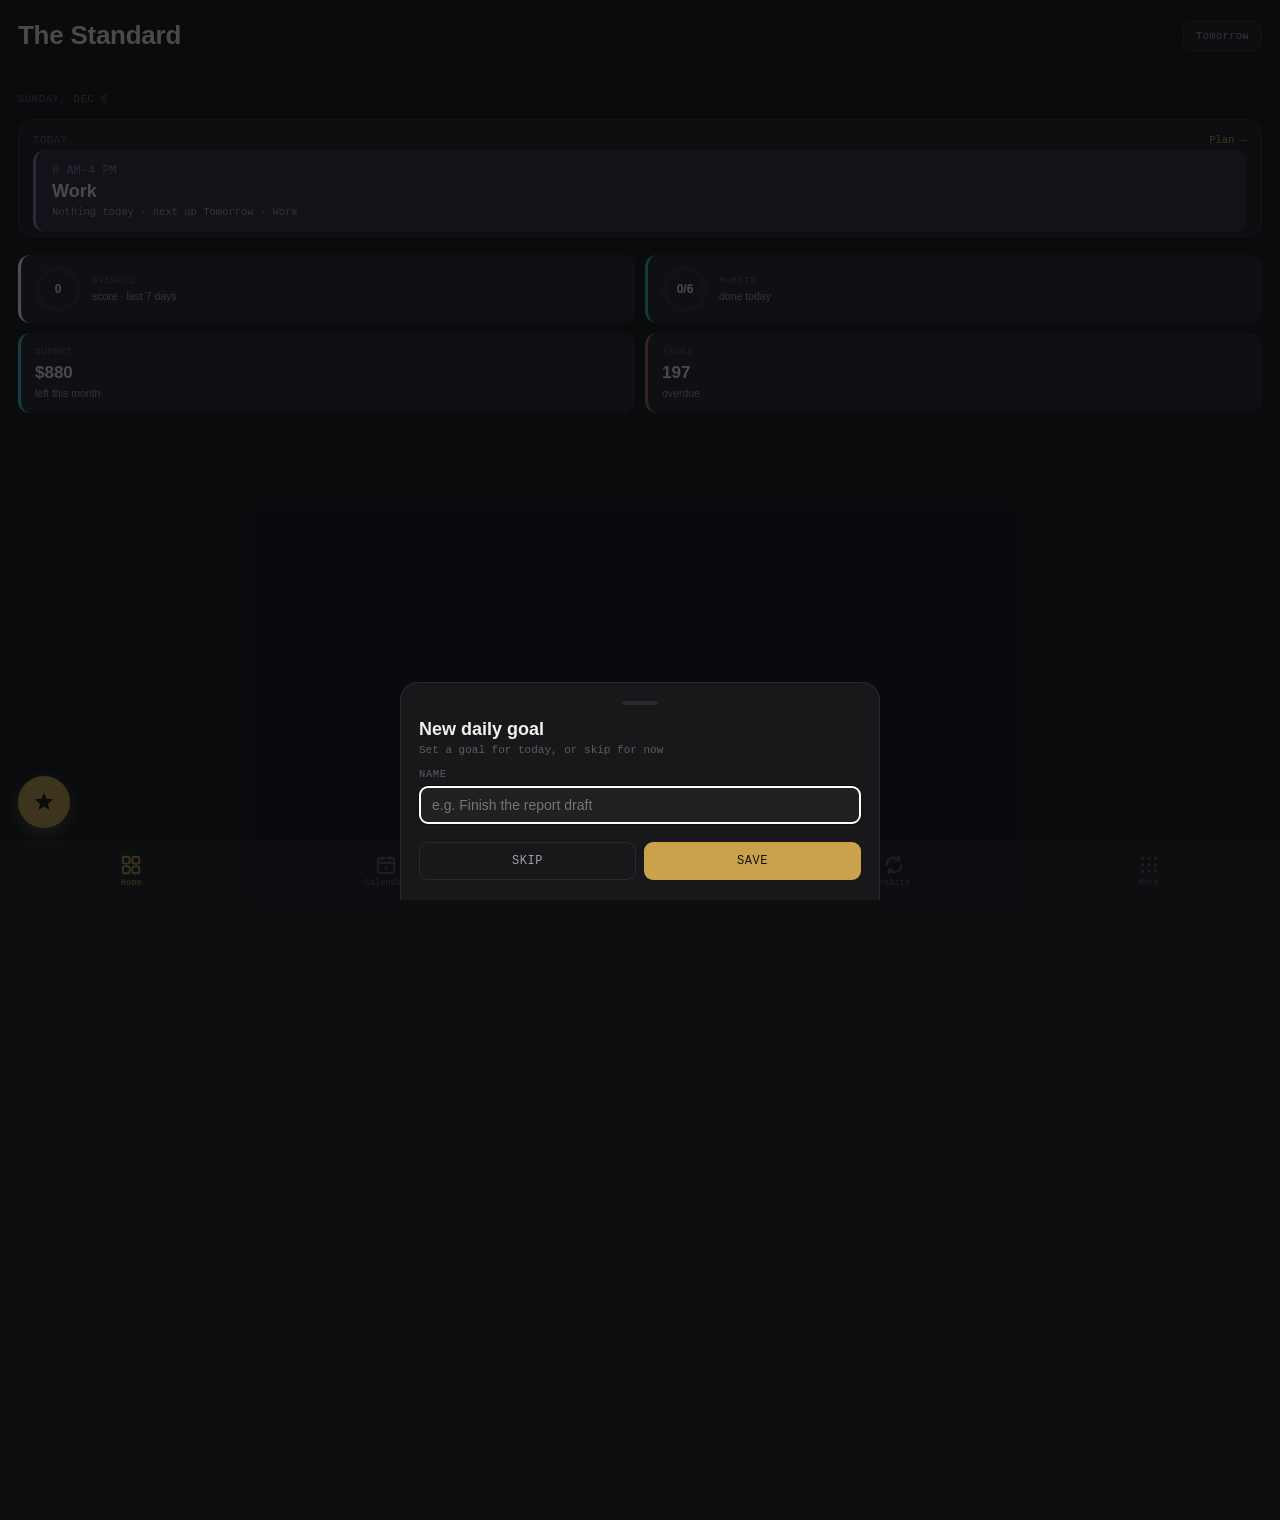
==== commit fbc9be55: "Remove the Fitness tab entirely User: "the fitness tab can also be removed. since i already use noti" ====
--- a/index.html
+++ b/index.html
@@ -74,10 +74,6 @@
 
 <div id="longGoalsSection" style="display:none">
   <div id="longGoalsContent"></div>
-</div>
-
-<div id="fitnessSection" style="display:none">
-  <div id="fitnessContent"></div>
 </div>
 
 <div id="budgetSection" style="display:none">
--- a/styles.css
+++ b/styles.css
@@ -1268,129 +1268,13 @@
   .dash-expand-row .drow-amt.over{ color:var(--error); }
   .dash-expand-body .task-item{ background: var(--bg-elevated); }
 
-  /* ---- Fitness ---- */
+  /* .fit-week-label name is a holdover from the removed Fitness tab — kept
+     because the Journal tab's streak line (renderJournalSection) reuses it. */
   .fit-week-label{
     font-family: var(--font-mono);
     font-size: 11px;
     color: var(--text-soft);
     margin-bottom: 12px;
-  }
-  .fit-day-tabs{
-    display:flex;
-    gap:2px;
-    overflow-x:auto;
-    scrollbar-width:none;
-    background: var(--bg-elevated);
-    border-radius: 12px;
-    padding: 4px;
-    margin-bottom: 16px;
-  }
-  .fit-day-tabs::-webkit-scrollbar{ display:none; }
-  .fit-day-tab{
-    flex: 1 0 auto;
-    min-width: 40px;
-    font-family: var(--font-mono);
-    font-size: 10px;
-    padding: 8px 4px 7px;
-    background: transparent;
-    border: none;
-    border-radius: 9px;
-    color: var(--text-soft);
-    cursor:pointer;
-    text-align:center;
-  }
-  .fit-day-tab .fdt-focus{ display:block; font-size:8.5px; color: var(--text-faint); margin-top:2px; text-transform:uppercase; }
-  .fit-day-tab.active{ background: var(--accent); color: #14120B; }
-  .fit-day-tab.active .fdt-focus{ color: #3A2F13; }
-  .fit-rest-note{
-    background: var(--card);
-    border-radius: 12px;
-    padding: 20px;
-    text-align:center;
-    font-family: var(--font-mono);
-    font-size: 13px;
-    color: var(--text-soft);
-  }
-  .fit-accessory-warn{
-    background: color-mix(in srgb, var(--warning) 14%, var(--card));
-    border-left: 3px solid var(--warning);
-    border-radius: 10px;
-    padding: 10px 13px;
-    font-size: 12.5px;
-    color: var(--text);
-    margin-bottom: 14px;
-  }
-  .fit-ex-card{
-    background: var(--card);
-    border-radius: 12px;
-    padding: 13px 14px;
-    margin-bottom: 10px;
-  }
-  .fit-ex-top{ display:flex; align-items:flex-start; justify-content:space-between; gap:8px; margin-bottom:4px; }
-  .fit-ex-name{ font-size: 14.5px; font-weight:500; color: var(--text); }
-  .fit-ex-target{ font-family: var(--font-mono); font-size: 10px; color: var(--text-soft); margin-top:2px; }
-  .fit-ex-type{
-    font-family: var(--font-mono);
-    font-size: 8px;
-    text-transform: uppercase;
-    letter-spacing: 0.04em;
-    padding: 2px 6px;
-    border-radius: 4px;
-    border: 1px solid var(--border);
-    color: var(--text-soft);
-    flex:0 0 auto;
-  }
-  .fit-ex-del{ background:none; border:none; color:var(--text-faint); font-size:15px; cursor:pointer; padding:0 2px; flex:0 0 auto; }
-  .fit-set-row{
-    display:flex; align-items:center; gap:8px;
-    margin-top: 8px;
-  }
-  .fit-set-label{ font-family: var(--font-mono); font-size: 10px; color: var(--text-faint); width:34px; flex:0 0 auto; }
-  .fit-set-row input{
-    width: 64px;
-    font-family: var(--font-mono);
-    font-size: 13px;
-    border: 1px solid var(--border);
-    border-radius: 7px;
-    padding: 7px 8px;
-    background: var(--bg-elevated);
-    color: var(--text);
-    text-align:center;
-  }
-  .fit-set-row .fit-x{ color: var(--text-faint); font-size:11px; }
-  .fit-progression{
-    margin-top: 10px;
-    padding: 8px 10px;
-    border-radius: 8px;
-    font-family: var(--font-mono);
-    font-size: 11px;
-  }
-  .fit-progression.progress{ background: color-mix(in srgb, var(--success) 16%, transparent); color:var(--success); }
-  .fit-progression.hold{ background: color-mix(in srgb, var(--warning) 16%, transparent); color:var(--warning); }
-  .fit-progression.maintain{ background: color-mix(in srgb, var(--text-soft) 14%, transparent); color: var(--text-soft); }
-  .fit-progression.drop{ background: color-mix(in srgb, var(--error) 16%, transparent); color:var(--error); }
-  .fit-history{ font-family: var(--font-mono); font-size: 9.5px; color: var(--text-faint); margin-top:6px; }
-  .fit-coach-notes{ margin-top: 18px; }
-  .fit-coach-notes label{
-    display:block;
-    font-family: var(--font-mono);
-    font-size: 10px;
-    text-transform: uppercase;
-    letter-spacing: 0.05em;
-    color: var(--text-faint);
-    margin-bottom: 6px;
-  }
-  .fit-coach-notes textarea{
-    width:100%;
-    font-family: var(--font-body);
-    font-size: 13px;
-    border: 1px solid var(--border);
-    border-radius: 10px;
-    padding: 10px 12px;
-    background: var(--card);
-    color: var(--text);
-    resize: vertical;
-    min-height: 70px;
   }
 
   /* ---- More overflow sheet ---- */
@@ -1727,7 +1611,7 @@
   }
   .wg-empty{ font-size:11px; color: var(--text-faint); padding-left:7px; }
 
-  main, #calendarSection, #tasksSection, #habitsSection, #listsSection, #longGoalsSection, #dashboardSection, #fitnessSection, #budgetSection, #journalSection, #scoresSection, #settingsSection, #emailSection{ padding: 16px 18px 0; position:relative; z-index:1; }
+  main, #calendarSection, #tasksSection, #habitsSection, #listsSection, #longGoalsSection, #dashboardSection, #budgetSection, #journalSection, #scoresSection, #settingsSection, #emailSection{ padding: 16px 18px 0; position:relative; z-index:1; }
 
   #tabViewport{
     overflow-x: hidden;
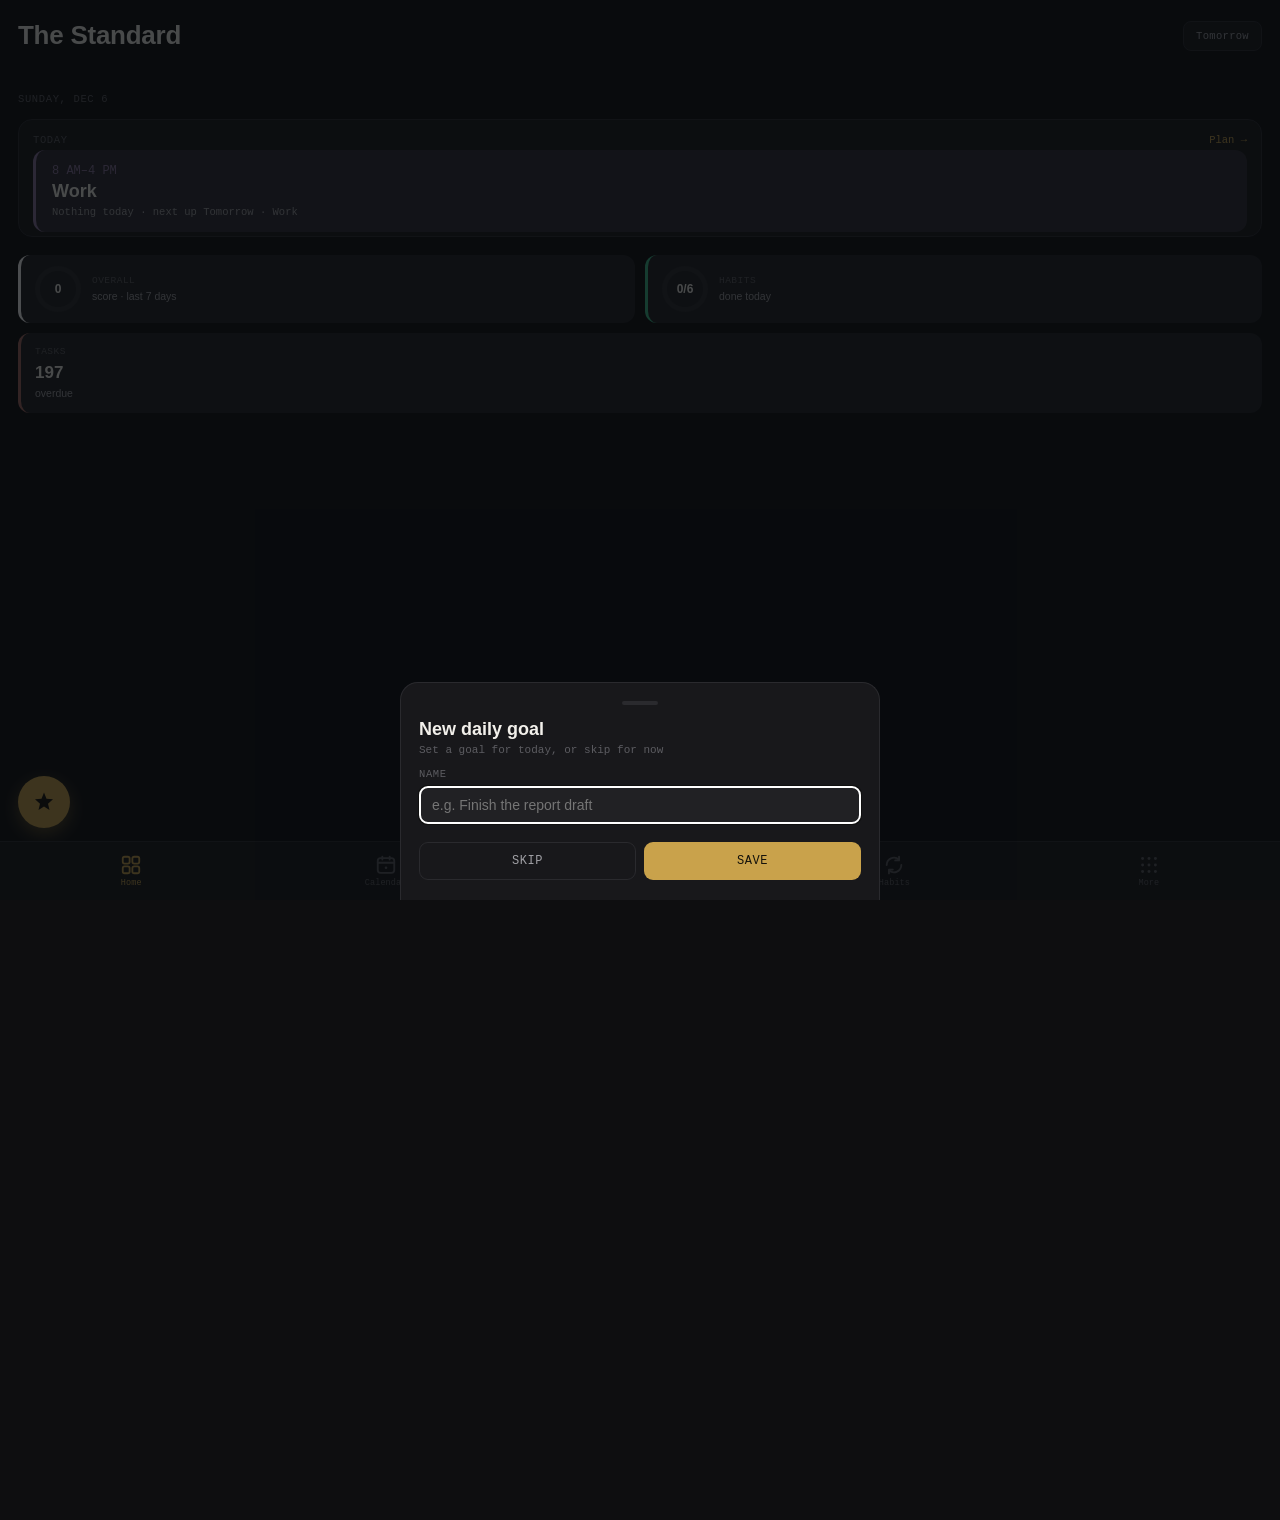
==== commit b6a205ac: "Remove the Budget tab entirely User: "i want to remove the budget part of the app. i will create a d" ====
--- a/index.html
+++ b/index.html
@@ -76,10 +76,6 @@
   <div id="longGoalsContent"></div>
 </div>
 
-<div id="budgetSection" style="display:none">
-  <div id="budgetContent"></div>
-</div>
-
 <div id="journalSection" style="display:none">
   <div id="journalContent"></div>
 </div>
@@ -137,7 +133,7 @@
 
 <!-- Custom select picker sheet — stacks above modalOverlay so it can open
      from inside an already-open modal (e.g. picking a category while
-     adding a transaction) without closing it. -->
+     adding a task) without closing it. -->
 <div class="modal-overlay picker-overlay hidden" id="pickerOverlay">
   <div class="modal-slide"><div class="modal" id="pickerContent"></div></div>
 </div>
--- a/styles.css
+++ b/styles.css
@@ -1173,6 +1173,9 @@
     gap: 10px;
     margin-bottom: 18px;
   }
+  /* An odd tile out (currently Tasks) takes the full row
+     instead of sitting half-width next to an empty cell. */
+  .dash-grid > :last-child:nth-child(odd){ grid-column: 1 / -1; }
   .dash-tile{
     background: var(--card);
     border-radius: 12px;
@@ -1248,7 +1251,7 @@
     margin-top: 3px;
     line-height: 1.35;
   }
-  /* Modal-detail tile (Budget, Tasks) — tapping opens a centered pop-up
+  /* Modal-detail tile (Tasks) — tapping opens a centered pop-up
      (openDashDetailModal) showing renderBody's content, instead of
      navigating away or pushing content down inline under the tile. */
   .dash-expand-body{
@@ -1265,7 +1268,6 @@
   }
   .dash-expand-row .drow-name{ color: var(--text-soft); }
   .dash-expand-row .drow-amt{ font-family: var(--font-mono); font-size: 11.5px; color: var(--text); }
-  .dash-expand-row .drow-amt.over{ color:var(--error); }
   .dash-expand-body .task-item{ background: var(--bg-elevated); }
 
   /* .fit-week-label name is a holdover from the removed Fitness tab — kept
@@ -1301,25 +1303,8 @@
   .more-grid-item .mg-icon svg{ width:22px; height:22px; }
   .more-grid-item .mg-label{ font-family: var(--font-mono); font-size: 10.5px; color: var(--text-soft); }
 
-  /* ---- Budget ---- */
-  .budget-links{
-    display:flex;
-    gap: 8px;
-    margin-bottom: 14px;
-  }
-  .budget-link-btn{
-    flex:1;
-    font-family: var(--font-mono);
-    font-size: 10.5px;
-    text-align:center;
-    padding: 9px 8px;
-    border-radius: 8px;
-    border: 1px solid var(--border);
-    background: var(--bg-elevated);
-    color: var(--text-soft);
-    text-decoration: none;
-  }
-  .budget-link-btn:active{ background: var(--card-hover); }
+  /* .budget-month-nav/.budget-month-label came from the Budget tab (now
+     removed) but the Journal tab's date nav reuses them — kept. */
   .budget-month-nav{
     display:flex;
     align-items:center;
@@ -1332,43 +1317,6 @@
     font-size: 17px;
     color: var(--text);
   }
-  .budget-stats-row{
-    display:grid;
-    grid-template-columns: repeat(3, 1fr);
-    gap: 6px;
-    margin-bottom: 18px;
-  }
-  .budget-stat{
-    background: var(--card);
-    border-radius: 10px;
-    padding: 10px 6px;
-    text-align:center;
-  }
-  .budget-stat-num{ font-family: var(--font-display); font-weight:700; font-size: 15px; }
-  .budget-stat-label{ font-family: var(--font-mono); font-size: 8px; text-transform:uppercase; color: var(--text-faint); margin-top:2px; }
-  .budget-cat-row{
-    display:flex; align-items:center; justify-content:space-between;
-    padding: 8px 12px;
-    background: var(--card);
-    border-radius: 8px;
-    margin-bottom: 5px;
-    border-left: 3px solid var(--accent-color, var(--accent));
-  }
-  .budget-cat-name{ font-size: 13px; color: var(--text); }
-  .budget-cat-amt{ font-family: var(--font-mono); font-size: 12px; color: var(--text-soft); }
-  .budget-txn-row{
-    display:flex; align-items:center; gap:10px;
-    padding: 10px 12px;
-    background: var(--card);
-    border-radius: 10px;
-    margin-bottom: 6px;
-    border-left: 3px solid var(--accent-color, var(--accent));
-  }
-  .budget-txn-desc{ font-size: 13.5px; color: var(--text); }
-  .budget-txn-meta{ font-family: var(--font-mono); font-size: 10px; color: var(--text-soft); margin-top:2px; }
-  .budget-txn-amt{ font-family: var(--font-mono); font-size: 13.5px; font-weight:600; margin-left:auto; flex:0 0 auto; }
-  .budget-txn-amt.expense{ color: var(--error); }
-  .budget-txn-amt.income{ color: var(--success); }
 
   .tomorrow-block-row{
     display:flex; align-items:center; gap:10px;
@@ -1396,32 +1344,6 @@
   }
   .tomorrow-block-row.now .tomorrow-block-time{ color: var(--accent); }
   .tomorrow-block-row.now .tomorrow-block-text{ font-weight:600; }
-  .budget-txn-amt.neutral{ color: #5B8DEF; }
-  .budget-txn-del{ background:none; border:none; color:var(--text-faint); font-size:14px; cursor:pointer; flex:0 0 auto; }
-  .budget-limit-box{
-    background: var(--card);
-    border-radius: 10px;
-    padding: 11px 13px;
-    margin-bottom: 4px;
-  }
-  .budget-limit-top{
-    display:flex;
-    align-items:center;
-    justify-content:space-between;
-    gap:8px;
-    font-size: 12.5px;
-    color: var(--text);
-    margin-bottom: 7px;
-  }
-  .budget-limit-edit{
-    background:none;
-    border:none;
-    color: var(--accent);
-    font-family: var(--font-mono);
-    font-size: 11px;
-    cursor:pointer;
-    padding:0;
-  }
 
   /* .proj-desc/.proj-section-label/.proj-task-*/.proj-mini-del/.proj-add-row
      were introduced by the Projects tab (now removed) but are shared with
@@ -1611,7 +1533,7 @@
   }
   .wg-empty{ font-size:11px; color: var(--text-faint); padding-left:7px; }
 
-  main, #calendarSection, #tasksSection, #habitsSection, #listsSection, #longGoalsSection, #dashboardSection, #budgetSection, #journalSection, #scoresSection, #settingsSection, #emailSection{ padding: 16px 18px 0; position:relative; z-index:1; }
+  main, #calendarSection, #tasksSection, #habitsSection, #listsSection, #longGoalsSection, #dashboardSection, #journalSection, #scoresSection, #settingsSection, #emailSection{ padding: 16px 18px 0; position:relative; z-index:1; }
 
   #tabViewport{
     overflow-x: hidden;
@@ -1669,20 +1591,6 @@
 
   /* ---- Tasks (due date, no fixed time) ---- */
   #taskSection{ margin-bottom: 16px; }
-
-  /* .dur-list/.dur-row/.dur-key are shared with the Budget category-limits
-     modal (openCategoryBudgetsModal) — kept even though the task-duration
-     settings that originally introduced them are gone. */
-  .dur-list{ display:flex; flex-direction:column; gap:6px; margin-bottom:8px; }
-  .dur-row{
-    display:flex;
-    align-items:center;
-    gap:8px;
-    background: var(--card);
-    border-radius: 8px;
-    padding: 8px 10px;
-  }
-  .dur-key{ flex:1; font-size:13.5px; color: var(--text); text-transform: capitalize; }
 
   .task-section-title{
     font-family: var(--font-mono);
@@ -1832,8 +1740,8 @@
   }
   .tl-fixed{
     display:flex;
-    align-items:center;
     justify-content:space-between;
+    align-items:flex-start;
     gap:8px;
   }
   .tl-fixed-label{
@@ -1841,6 +1749,12 @@
     font-weight: 600;
     font-size: 13px;
     color: var(--text);
+  }
+  .tl-fixed-time{
+    font-family: var(--font-mono);
+    font-size: 9.5px;
+    color: var(--accent-color, var(--text-soft));
+    margin-top:2px;
   }
   .tl-fixed.off .tl-fixed-label{ color: var(--text-faint); text-decoration: line-through; }
   .tl-fixed-toggle{
